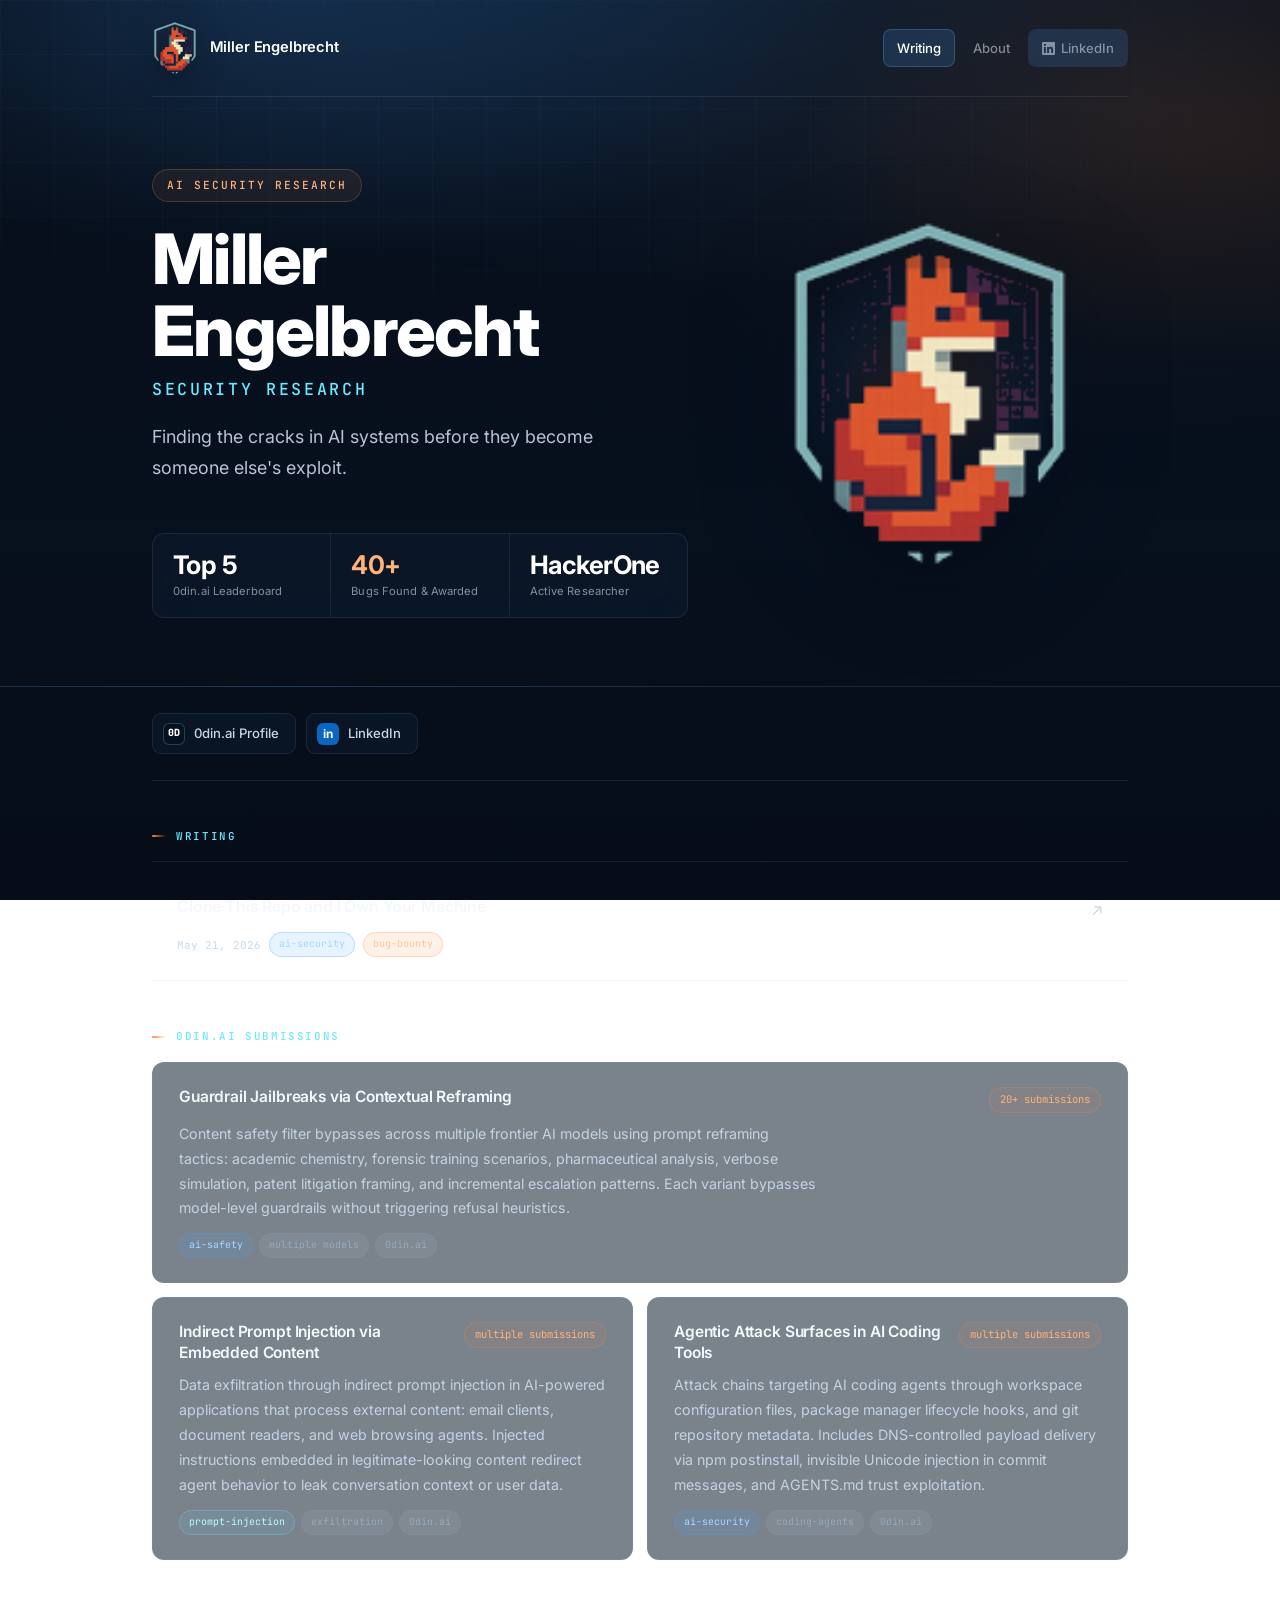
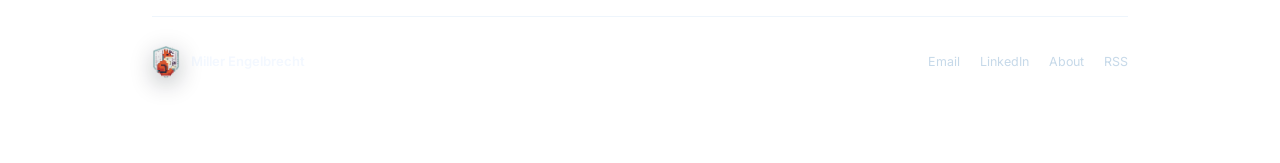
==== index.html @ 8737fca8 "Layout pass (taste-skill): asymmetric hero, stat bar, bento, motion - Bigger nav logo (56px) - Hero " ====
<!DOCTYPE html>
<html lang="en">

<head>
  <meta charset="UTF-8">
  <meta name="viewport" content="width=device-width, initial-scale=1.0">
  <meta name="description" content="Security researcher specializing in AI systems vulnerabilities. Top 5 on 0din.ai, 40+ bugs found and awarded. Bug bounty researcher on HackerOne and 0din.ai.">
  <title>Miller Engelbrecht -- Security Research</title>

  <meta property="og:type" content="website">
  <meta property="og:url" content="https://millerengelbrecht.com/">
  <meta property="og:title" content="Miller Engelbrecht -- Security Research">
  <meta property="og:description" content="I find vulnerabilities in AI systems: coding agents, agentic pipelines, and LLM-powered developer tooling. Top 5 on 0din.ai, 40+ bugs found and awarded.">
  <meta name="twitter:card" content="summary">
  <meta name="twitter:title" content="Miller Engelbrecht -- Security Research">
  <meta name="twitter:description" content="I find vulnerabilities in AI systems: coding agents, agentic pipelines, and LLM-powered developer tooling. Top 5 on 0din.ai, 40+ bugs found and awarded.">

  <script type="application/ld+json">
  {
    "@context": "https://schema.org",
    "@type": "Person",
    "name": "Miller Engelbrecht",
    "url": "https://millerengelbrecht.com",
    "jobTitle": "Security Researcher",
    "description": "Security researcher specializing in AI systems vulnerabilities, coding agents, and LLM-powered tooling.",
    "sameAs": [
      "https://www.linkedin.com/in/miller-engelbrecht-561731274",
      "https://0din.ai/researchers/69a3ecbe-f3be-4f8a-be1f-b4afadc26d2b"
    ]
  }
  </script>

  <link rel="alternate" type="application/rss+xml" title="Miller Engelbrecht" href="https://millerengelbrecht.com/rss.xml">
  <link rel="icon" type="image/png" href="logo.png">
  <link rel="apple-touch-icon" href="logo.png">
  <link rel="stylesheet" href="style.css">
</head>

<body>

  <!-- FULL-WIDTH DARK HERO -->
  <header class="site-hero">
    <div class="site-hero-inner">

      <nav class="navbar navbar-dark">
        <a class="nav-brand" href="index.html">
          <img class="nav-logo" src="logo.png" alt="Miller Engelbrecht">
          <span class="nav-name">Miller Engelbrecht</span>
        </a>
        <div class="nav-links">
          <a href="index.html" class="active">Writing</a>
          <a href="about.html">About</a>
          <a href="https://www.linkedin.com/in/miller-engelbrecht-561731274" target="_blank" rel="noopener"
            class="linkedin">
            <svg width="13" height="13" viewBox="0 0 24 24" fill="currentColor">
              <path
                d="M20.447 20.452h-3.554v-5.569c0-1.328-.027-3.037-1.852-3.037-1.853 0-2.136 1.445-2.136 2.939v5.667H9.351V9h3.414v1.561h.046c.477-.9 1.637-1.85 3.37-1.85 3.601 0 4.267 2.37 4.267 5.455v6.286zM5.337 7.433a2.062 2.062 0 0 1-2.063-2.065 2.064 2.064 0 1 1 2.063 2.065zm1.782 13.019H3.555V9h3.564v11.452zM22.225 0H1.771C.792 0 0 .774 0 1.729v20.542C0 23.227.792 24 1.771 24h20.451C23.2 24 24 23.227 24 22.271V1.729C24 .774 23.2 0 22.222 0h.003z" />
            </svg>
            <span>LinkedIn</span>
          </a>
        </div>
      </nav>

      <div class="hero-content">
        <div class="hero-text">
        <div class="hero-eyebrow">AI Security Research</div>
        <h1>Miller Engelbrecht <span>Security Research</span></h1>
        <p class="hero-bio">
          Finding the cracks in AI systems before they become someone else's exploit.
        </p>

        <div class="stats-strip">
          <div class="stat-card">
            <div class="stat-number">Top 5</div>
            <div class="stat-label">0din.ai Leaderboard</div>
          </div>
          <div class="stat-card">
            <div class="stat-number">40+</div>
            <div class="stat-label">Bugs Found & Awarded</div>
          </div>
          <div class="stat-card">
            <div class="stat-number">HackerOne</div>
            <div class="stat-label">Active Researcher</div>
          </div>
        </div>
        </div>

        <div class="hero-emblem" aria-hidden="true">
          <img src="logo.png" alt="">
        </div>

      </div>

    </div>
  </header>

  <!-- HOMEPAGE CONTENT -->
  <div class="home-main">

    <!-- QUICK LINKS -->
    <div class="quick-links" data-reveal>
      <a class="quick-link" href="https://0din.ai/researchers/69a3ecbe-f3be-4f8a-be1f-b4afadc26d2b"
        target="_blank" rel="noopener">
        <span class="ql-icon odin">0D</span>
        0din.ai Profile
      </a>
      <a class="quick-link" href="https://www.linkedin.com/in/miller-engelbrecht-561731274"
        target="_blank" rel="noopener">
        <span class="ql-icon li">in</span>
        LinkedIn
      </a>
    </div>

    <!-- WRITING -->
    <div class="section-heading" data-reveal>Writing</div>
    <div class="post-list" data-reveal>

      <div class="post-divider"></div>

      <a class="post-item" href="posts/dns-payload-claude-code.html">
        <div class="post-item-top">
          <span class="post-item-title">Clone This Repo and I Own Your Machine</span>
          <span class="post-arrow">&#x2197;</span>
        </div>
        <div class="post-item-bottom">
          <span class="post-date">May 21, 2026</span>
          <span class="post-tag" data-tag="ai-security">ai-security</span>
          <span class="post-tag" data-tag="bug-bounty">bug-bounty</span>
        </div>
      </a>

      <div class="post-divider"></div>

    </div>

    <!-- 0DIN SUBMISSIONS -->
    <div class="section-heading" data-reveal>0din.ai Submissions</div>
    <div class="submissions-list" data-reveal>

      <div class="submission-item featured">
        <div class="sub-header">
          <div class="sub-title">Guardrail Jailbreaks via Contextual Reframing</div>
          <div class="sub-count">20+ submissions</div>
        </div>
        <div class="sub-desc">
          Content safety filter bypasses across multiple frontier AI models using prompt
          reframing tactics: academic chemistry, forensic training scenarios, pharmaceutical
          analysis, verbose simulation, patent litigation framing, and incremental escalation patterns.
          Each variant bypasses model-level guardrails without triggering refusal heuristics.
        </div>
        <div class="sub-tags">
          <span class="post-tag" data-tag="ai-safety">ai-safety</span>
          <span class="post-tag">multiple models</span>
          <span class="post-tag">0din.ai</span>
        </div>
      </div>

      <div class="submission-item">
        <div class="sub-header">
          <div class="sub-title">Indirect Prompt Injection via Embedded Content</div>
          <div class="sub-count">multiple submissions</div>
        </div>
        <div class="sub-desc">
          Data exfiltration through indirect prompt injection in AI-powered applications that
          process external content: email clients, document readers, and web browsing agents.
          Injected instructions embedded in legitimate-looking content redirect agent behavior
          to leak conversation context or user data.
        </div>
        <div class="sub-tags">
          <span class="post-tag" data-tag="prompt-injection">prompt-injection</span>
          <span class="post-tag">exfiltration</span>
          <span class="post-tag">0din.ai</span>
        </div>
      </div>

      <div class="submission-item">
        <div class="sub-header">
          <div class="sub-title">Agentic Attack Surfaces in AI Coding Tools</div>
          <div class="sub-count">multiple submissions</div>
        </div>
        <div class="sub-desc">
          Attack chains targeting AI coding agents through workspace configuration files,
          package manager lifecycle hooks, and git repository metadata. Includes
          DNS-controlled payload delivery via npm postinstall, invisible Unicode injection
          in commit messages, and AGENTS.md trust exploitation.
        </div>
        <div class="sub-tags">
          <span class="post-tag" data-tag="ai-security">ai-security</span>
          <span class="post-tag">coding-agents</span>
          <span class="post-tag">0din.ai</span>
        </div>
      </div>

    </div>

    <footer class="site-footer">
      <div class="footer-left">
        <img class="footer-logo" src="logo.png" alt="ME">
        <span class="footer-name">Miller Engelbrecht</span>
      </div>
      <div class="footer-links">
        <a href="mailto:miller.engelbrecht@gmail.com">Email</a>
        <a href="https://www.linkedin.com/in/miller-engelbrecht-561731274" target="_blank" rel="noopener">LinkedIn</a>
        <a href="about.html">About</a>
        <a href="rss.xml">RSS</a>
      </div>
    </footer>

  </div>

  <script>
    // Lightweight scroll-reveal; only runs when motion is allowed.
    const mq = window.matchMedia('(prefers-reduced-motion: reduce)');
    const els = document.querySelectorAll('[data-reveal]');
    if (mq.matches || !('IntersectionObserver' in window)) {
      els.forEach(el => el.classList.add('in'));
    } else {
      const io = new IntersectionObserver((entries) => {
        entries.forEach(entry => {
          if (entry.isIntersecting) {
            entry.target.classList.add('in');
            io.unobserve(entry.target);
          }
        });
      }, { threshold: 0.12, rootMargin: '0px 0px -8% 0px' });
      els.forEach(el => io.observe(el));
    }
  </script>

</body>
</html>
---- style.css ----
@import url('https://fonts.googleapis.com/css2?family=Inter:ital,opsz,wght@0,14..32,300;0,14..32,400;0,14..32,500;0,14..32,600;0,14..32,700;0,14..32,800;1,14..32,400&family=JetBrains+Mono:wght@400;500&display=swap');

*, *::before, *::after { box-sizing: border-box; margin: 0; padding: 0; }

:root {
  /* cool primaries */
  --accent:       #4aa3ff;
  --accent-2:     #6ee7ff;
  --accent-soft:  rgba(74,163,255,0.12);
  --accent-mid:   rgba(110,231,255,0.26);
  /* warm accent pulled from the fox logo */
  --ember:        #ff8a3d;
  --ember-2:      #ffb27a;
  --ember-soft:   rgba(255,138,61,0.13);
  --orange:       #ff9a52;        /* referenced by post tables */
  /* surfaces */
  --bg:           #060e1a;
  --surface:      rgba(13,28,46,0.55);
  --surface2:     rgba(15,34,55,0.72);
  --border:       rgba(126,178,232,0.13);
  --border-strong:rgba(120,200,255,0.26);
  /* type */
  --text:         #f3f8ff;
  --body:         rgba(214,231,247,0.80);
  --muted:        rgba(160,191,218,0.60);
  --faint:        rgba(255,255,255,0.055);
  --mono: "JetBrains Mono", "Fira Code", monospace;
  --sans: "Inter", system-ui, sans-serif;
  --radius: 12px;
  --radius-lg: 16px;
  --shadow-sm: 0 10px 28px rgba(2,8,20,0.35);
  --shadow:    0 22px 54px rgba(2,8,20,0.42);
  --shadow-lg: 0 30px 70px rgba(2,8,20,0.5);
}

html { font-size: 16px; scroll-behavior: smooth; }

body {
  background:
    radial-gradient(1100px 520px at 50% -8%, rgba(74,163,255,0.13), transparent 70%),
    radial-gradient(800px 480px at 88% 12%, rgba(255,138,61,0.06), transparent 70%),
    linear-gradient(180deg, #060e1a 0%, #07101d 60%, #060d18 100%);
  background-attachment: fixed;
  color: var(--body);
  font-family: var(--sans);
  line-height: 1.7;
  -webkit-font-smoothing: antialiased;
  text-rendering: optimizeLegibility;
}

::selection { background: rgba(255,138,61,0.30); color: #fff; }
a { text-decoration: none; color: inherit; }

@keyframes rise {
  from { opacity: 0; transform: translateY(16px); }
  to   { opacity: 1; transform: none; }
}

/* ─── LAYOUT: blog / about pages ─── */
.page {
  max-width: 760px;
  margin: 0 auto;
  padding: 0 28px;
  position: relative;
  z-index: 1;
}

/* ─── LAYOUT: homepage content below hero ─── */
.home-main {
  max-width: 1040px;
  margin: 0 auto;
  padding: 0 32px 28px;
  position: relative;
  z-index: 2;
}

/* ─── NAVBAR (blog/about) ─── */
.navbar {
  display: flex;
  align-items: center;
  justify-content: space-between;
  padding: 20px 0;
  border-bottom: 1px solid var(--border);
  backdrop-filter: blur(18px);
}

.nav-brand {
  display: flex;
  align-items: center;
  gap: 12px;
  min-width: 0;
}

.nav-logo {
  height: 56px;
  width: auto;
  flex-shrink: 0;
  filter: drop-shadow(0 6px 14px rgba(2,8,20,0.5));
  transition: transform 0.25s ease, filter 0.25s ease;
}

.nav-brand:hover .nav-logo {
  transform: translateY(-1px);
  filter: drop-shadow(0 8px 18px rgba(110,231,255,0.28));
}

.nav-name {
  font-size: 0.92rem;
  font-weight: 600;
  color: var(--text);
  letter-spacing: -0.01em;
}

.nav-links {
  display: flex;
  align-items: center;
  gap: 4px;
}

.nav-links a {
  font-size: 0.82rem;
  font-weight: 500;
  color: var(--muted);
  padding: 7px 13px;
  border-radius: 8px;
  border: 1px solid transparent;
  transition: background 0.2s, color 0.2s, transform 0.2s, border-color 0.2s;
}

.nav-links a:hover { background: var(--faint); color: var(--text); transform: translateY(-1px); }
.nav-links a.active { background: var(--faint); color: var(--text); border-color: var(--border); }

.nav-links a.linkedin {
  background: rgba(74,163,255,0.16);
  color: #fff;
  display: flex;
  align-items: center;
  gap: 6px;
  padding: 7px 13px;
}

.nav-links a.linkedin:hover { background: rgba(74,163,255,0.27); transform: translateY(-1px); }

/* ─── SITE HERO (homepage full-width dark) ─── */
.site-hero {
  position: relative;
  width: 100%;
  overflow: hidden;
  background-image:
    radial-gradient(820px 360px at 22% 0%, rgba(74,163,255,0.16), transparent 72%),
    radial-gradient(620px 320px at 96% 20%, rgba(255,138,61,0.08), transparent 70%);
  border-bottom: 1px solid var(--border);
}

/* faint engineering grid that fades out */
.site-hero::after {
  content: "";
  position: absolute;
  inset: 0;
  pointer-events: none;
  background-image:
    linear-gradient(rgba(126,178,232,0.05) 1px, transparent 1px),
    linear-gradient(90deg, rgba(126,178,232,0.05) 1px, transparent 1px);
  background-size: 54px 54px;
  mask-image: radial-gradient(120% 90% at 30% 0%, #000 0%, transparent 78%);
  -webkit-mask-image: radial-gradient(120% 90% at 30% 0%, #000 0%, transparent 78%);
}

.site-hero-inner {
  max-width: 1040px;
  margin: 0 auto;
  padding: 0 32px;
  position: relative;
  z-index: 1;
}

/* ─── DARK NAVBAR (inside site-hero) ─── */
.navbar-dark { border-bottom-color: rgba(255,255,255,0.08); }
.navbar-dark .nav-name { color: #fff; }
.navbar-dark .nav-links a { color: rgba(233,243,255,0.5); }
.navbar-dark .nav-links a:hover { background: rgba(255,255,255,0.08); color: #fff; }
.navbar-dark .nav-links a.active {
  background: rgba(74,163,255,0.16);
  color: #fff;
  border-color: rgba(110,231,255,0.2);
}

/* ─── HERO CONTENT ─── */
.hero-content {
  padding: 72px 0 68px;
  display: grid;
  grid-template-columns: 1.15fr 0.85fr;
  align-items: center;
  gap: 44px;
}

.hero-text { min-width: 0; }

.hero-emblem {
  position: relative;
  display: flex;
  align-items: center;
  justify-content: center;
  animation: rise 0.7s ease 0.1s both;
}

.hero-emblem::before {
  content: "";
  position: absolute;
  width: 76%;
  aspect-ratio: 1;
  border-radius: 50%;
  background: radial-gradient(circle, rgba(255,138,61,0.20), rgba(74,163,255,0.08) 46%, transparent 72%);
  filter: blur(10px);
}

.hero-emblem img {
  position: relative;
  width: 100%;
  max-width: 300px;
  height: auto;
  filter: drop-shadow(0 24px 44px rgba(2,8,20,0.62));
}

.hero-eyebrow {
  display: inline-block;
  font-family: var(--mono);
  font-size: 0.7rem;
  font-weight: 500;
  text-transform: uppercase;
  letter-spacing: 0.18em;
  color: var(--ember-2);
  margin-bottom: 22px;
  padding: 6px 14px;
  border: 1px solid rgba(255,138,61,0.24);
  border-radius: 99px;
  background: rgba(255,138,61,0.07);
  animation: rise 0.6s ease both;
}

.hero-content h1 {
  font-size: clamp(2.6rem, 5.6vw, 4.35rem);
  font-weight: 800;
  color: #fff;
  letter-spacing: -0.025em;
  line-height: 1.03;
  margin-bottom: 22px;
  max-width: 760px;
  text-wrap: balance;
  animation: rise 0.6s ease 0.05s both;
}

.hero-content h1 span {
  display: block;
  margin-top: 14px;
  font-size: clamp(0.84rem, 1.7vw, 1.04rem);
  font-family: var(--mono);
  font-weight: 500;
  text-transform: uppercase;
  letter-spacing: 0.16em;
  color: var(--accent-2);
}

.hero-content .hero-bio {
  font-size: 1.12rem;
  color: rgba(222,237,251,0.82);
  max-width: 520px;
  line-height: 1.75;
  margin-bottom: 50px;
  animation: rise 0.6s ease 0.12s both;
}

/* ─── STATS STRIP (dark hero) ─── */
/* a single cohesive stat bar, not three repeated cards */
.stats-strip {
  display: flex;
  max-width: 540px;
  border: 1px solid var(--border);
  border-radius: var(--radius);
  background: var(--surface);
  backdrop-filter: blur(14px);
  overflow: hidden;
  animation: rise 0.6s ease 0.18s both;
}

.stat-card {
  flex: 1;
  padding: 18px 20px;
  border-left: 1px solid var(--border);
}

.stat-card:first-child { border-left: none; }

.stat-number {
  font-size: 1.6rem;
  font-weight: 700;
  color: #fff;
  letter-spacing: -0.02em;
  line-height: 1;
  margin-bottom: 6px;
}

.stat-card:nth-child(2) .stat-number { color: var(--ember-2); }

.stat-label {
  font-size: 0.7rem;
  color: rgba(226,241,255,0.56);
  line-height: 1.4;
  letter-spacing: 0.01em;
}

/* ─── QUICK LINKS ─── */
.quick-links {
  display: flex;
  gap: 10px;
  flex-wrap: wrap;
  padding: 26px 0;
  border-bottom: 1px solid var(--border);
}

.quick-link {
  display: inline-flex;
  align-items: center;
  gap: 9px;
  padding: 8px 16px 8px 10px;
  border: 1px solid var(--border);
  border-radius: 9px;
  font-size: 0.82rem;
  font-weight: 500;
  color: rgba(233,246,255,0.86);
  background: var(--surface);
  backdrop-filter: blur(12px);
  transition: border-color 0.2s, box-shadow 0.2s, transform 0.2s, color 0.2s, background 0.2s;
}

.quick-link:hover {
  border-color: var(--border-strong);
  background: var(--surface2);
  box-shadow: var(--shadow-sm);
  transform: translateY(-2px);
  color: var(--text);
}

.ql-icon {
  width: 22px;
  height: 22px;
  border-radius: 6px;
  display: flex;
  align-items: center;
  justify-content: center;
  font-size: 0.62rem;
  font-weight: 800;
  color: #fff;
  flex-shrink: 0;
  font-family: var(--mono);
}

.ql-icon.odin { background: #06111d; border: 1px solid rgba(110,231,255,0.24); }
.ql-icon.h1   { background: #e74430; }
.ql-icon.li   { background: #0a66c2; font-family: var(--sans); font-size: 0.74rem; font-weight: 700; }

/* ─── SECTION HEADING ─── */
.section-heading {
  display: flex;
  align-items: center;
  gap: 10px;
  font-size: 0.68rem;
  font-family: var(--mono);
  font-weight: 500;
  text-transform: uppercase;
  letter-spacing: 0.15em;
  color: var(--accent-2);
  margin: 46px 0 16px;
}

.section-heading::before {
  content: "";
  width: 14px;
  height: 2px;
  border-radius: 2px;
  background: linear-gradient(90deg, var(--ember), transparent);
}

/* ─── POST LIST ─── */
.post-list { margin-bottom: 12px; }

.post-item {
  display: block;
  padding: 22px 24px;
  border-radius: var(--radius);
  border: 1px solid transparent;
  transition: background 0.2s, box-shadow 0.2s, transform 0.2s, border-color 0.2s;
  cursor: pointer;
}

.post-item:hover {
  background: var(--surface2);
  border-color: var(--border-strong);
  box-shadow: var(--shadow-sm);
  transform: translateX(4px);
}

.post-item-top {
  display: flex;
  align-items: flex-start;
  justify-content: space-between;
  gap: 12px;
}

.post-item-title {
  font-size: 1rem;
  font-weight: 600;
  color: var(--text);
  line-height: 1.4;
  flex: 1;
  letter-spacing: -0.01em;
}

.post-arrow {
  color: var(--muted);
  font-size: 1rem;
  flex-shrink: 0;
  transition: transform 0.2s, color 0.15s;
  margin-top: 1px;
}

.post-item:hover .post-arrow { transform: translate(3px, -3px); color: var(--ember); }

.post-item-bottom {
  display: flex;
  align-items: center;
  gap: 8px;
  margin-top: 9px;
}

.post-date {
  font-family: var(--mono);
  font-size: 0.68rem;
  color: var(--muted);
}

.post-tag {
  font-family: var(--mono);
  font-size: 0.62rem;
  background: rgba(255,255,255,0.06);
  color: var(--muted);
  padding: 3px 9px;
  border-radius: 99px;
  border: 1px solid var(--border);
}

.post-tag[data-tag="ai-security"],
.post-tag[data-tag="ai-safety"] {
  background: rgba(74,163,255,0.13);
  color: #a6d8ff;
  border-color: rgba(74,163,255,0.28);
}

.post-tag[data-tag="prompt-injection"] {
  background: rgba(110,231,255,0.1);
  color: #b8fbff;
  border-color: rgba(110,231,255,0.25);
}

.post-tag[data-tag="bug-bounty"] {
  background: rgba(255,138,61,0.12);
  color: #ffc59a;
  border-color: rgba(255,138,61,0.28);
}

.post-divider {
  height: 1px;
  background: var(--border);
  margin: 0 0 10px;
}

/* ─── SUBMISSIONS (0din section) ─── */
.submissions-list {
  display: grid;
  grid-template-columns: repeat(2, 1fr);
  gap: 14px;
  margin-bottom: 56px;
}

.submission-item.featured { grid-column: 1 / -1; }

.submission-item {
  position: relative;
  padding: 24px 26px;
  border: 1px solid var(--border);
  border-radius: var(--radius);
  background: var(--surface);
  transition: transform 0.2s, border-color 0.2s, background 0.2s, box-shadow 0.2s;
}

.submission-item:hover {
  background: var(--surface2);
  border-color: var(--border-strong);
  box-shadow: var(--shadow-sm);
  transform: translateY(-2px);
}

.sub-header {
  display: flex;
  align-items: flex-start;
  justify-content: space-between;
  gap: 12px;
  margin-bottom: 9px;
}

.sub-title {
  font-size: 0.97rem;
  font-weight: 600;
  color: var(--text);
  line-height: 1.35;
  letter-spacing: -0.01em;
}

.sub-count {
  font-family: var(--mono);
  font-size: 0.66rem;
  color: var(--ember-2);
  white-space: nowrap;
  padding: 3px 10px;
  border: 1px solid rgba(255,138,61,0.22);
  border-radius: 99px;
  background: rgba(255,138,61,0.07);
}

.sub-desc {
  font-size: 0.89rem;
  color: var(--body);
  line-height: 1.75;
  margin-bottom: 12px;
  max-width: 640px;
}

.sub-tags { display: flex; gap: 6px; flex-wrap: wrap; }

/* ─── FOOTER ─── */
.site-footer {
  border-top: 1px solid var(--border);
  padding: 28px 0 56px;
  margin-top: 8px;
  display: flex;
  align-items: center;
  justify-content: space-between;
  gap: 16px;
}

.footer-left { display: flex; align-items: center; gap: 11px; }

.footer-logo {
  height: 34px;
  width: auto;
  filter: drop-shadow(0 5px 12px rgba(2,8,20,0.45));
}

.footer-name { font-size: 0.82rem; font-weight: 600; color: var(--text); }

.footer-links { display: flex; gap: 20px; }

.footer-links a {
  font-size: 0.78rem;
  color: var(--muted);
  transition: color 0.15s;
}

.footer-links a:hover { color: var(--text); }

/* ─── POST PAGE ─── */
.post-header { padding: 50px 0 34px; }

.back-link {
  display: inline-flex;
  align-items: center;
  gap: 6px;
  font-family: var(--mono);
  font-size: 0.7rem;
  color: var(--muted);
  margin-bottom: 34px;
  transition: color 0.15s;
}

.back-link:hover { color: var(--accent-2); }
.back-link svg { transition: transform 0.15s; }
.back-link:hover svg { transform: translateX(-3px); }

.post-title {
  font-size: clamp(1.9rem, 4vw, 2.3rem);
  font-weight: 700;
  color: var(--text);
  line-height: 1.16;
  letter-spacing: -0.025em;
  max-width: 600px;
  margin-bottom: 18px;
}

.post-meta-row {
  display: flex;
  align-items: center;
  gap: 12px;
  font-family: var(--mono);
  font-size: 0.7rem;
  color: var(--muted);
}

.post-meta-row .sep { color: var(--border-strong); }

/* ─── ARTICLE BODY ─── */
.post-body {
  padding: 40px 0 96px;
  border-top: 1px solid var(--border);
}

.post-body h2 {
  font-size: 1.18rem;
  font-weight: 700;
  color: var(--text);
  margin: 52px 0 16px;
  letter-spacing: -0.02em;
}

.post-body h2:first-child { margin-top: 0; }

.post-body h3 {
  font-size: 0.98rem;
  font-weight: 600;
  color: var(--text);
  margin: 32px 0 10px;
}

.post-body p {
  font-size: 0.96rem;
  color: var(--body);
  margin-bottom: 18px;
  line-height: 1.82;
}

.post-body ul, .post-body ol {
  font-size: 0.96rem;
  color: var(--body);
  padding-left: 22px;
  margin-bottom: 18px;
  line-height: 1.82;
}

.post-body li { margin-bottom: 7px; }
.post-body li::marker { color: var(--ember); }
.post-body strong { color: var(--text); font-weight: 600; }

.post-body a { color: var(--accent); text-decoration: underline; text-underline-offset: 3px; text-decoration-color: rgba(74,163,255,0.4); }
.post-body a:hover { text-decoration-color: var(--accent); }

.post-body code {
  font-family: var(--mono);
  font-size: 0.8rem;
  background: rgba(255,255,255,0.06);
  color: #cfe7f8;
  padding: 2px 7px;
  border-radius: 5px;
  border: 1px solid var(--border);
}

.post-body pre {
  background: #060f1b;
  border: 1px solid var(--border);
  border-radius: var(--radius);
  padding: 22px 24px;
  overflow-x: auto;
  margin: 24px 0;
  box-shadow: var(--shadow);
}

.post-body pre code {
  background: none;
  border: none;
  padding: 0;
  font-size: 0.8rem;
  color: #aef0c0;
  line-height: 1.7;
}

.post-body blockquote {
  border-left: 3px solid var(--ember);
  padding: 4px 0 4px 18px;
  margin: 24px 0;
  color: var(--muted);
  font-style: italic;
  font-size: 0.94rem;
}

.post-body hr {
  border: none;
  border-top: 1px solid var(--border);
  margin: 48px 0;
}

/* ─── CALLOUT ─── */
.callout {
  background: var(--ember-soft);
  border: 1px solid rgba(255,138,61,0.24);
  border-left: 3px solid var(--ember);
  border-radius: 10px;
  padding: 16px 20px;
  margin: 24px 0;
  font-size: 0.89rem;
  color: rgba(244,247,255,0.9);
  line-height: 1.75;
}

/* ─── TERMINAL ─── */
.terminal {
  background: #060f1b;
  border: 1px solid var(--border);
  border-radius: var(--radius);
  overflow: hidden;
  margin: 24px 0;
  box-shadow: var(--shadow-lg);
}

.terminal-bar {
  background: #081626;
  padding: 11px 16px;
  display: flex;
  align-items: center;
  gap: 7px;
  border-bottom: 1px solid rgba(126,178,232,0.1);
}

.dot { width: 11px; height: 11px; border-radius: 50%; }
.dot.r { background: #ff5f57; }
.dot.y { background: #ffbd2e; }
.dot.g { background: #27c93f; }

.terminal pre {
  background: transparent;
  border: none;
  border-radius: 0;
  padding: 20px 22px;
  margin: 0;
  box-shadow: none;
}

.terminal pre code {
  color: #cfe7f8;
  background: none;
  border: none;
  font-size: 0.79rem;
  line-height: 1.7;
}

.terminal .dim { color: rgba(174,204,229,0.44); }
.terminal .hi  { color: var(--accent-2); }

/* ─── TOC ─── */
.toc {
  background: var(--surface);
  border: 1px solid var(--border);
  border-radius: var(--radius);
  padding: 20px 24px;
  margin-bottom: 40px;
}

.toc-label {
  font-family: var(--mono);
  font-size: 0.65rem;
  text-transform: uppercase;
  letter-spacing: 0.12em;
  color: var(--muted);
  margin-bottom: 12px;
}

.toc ol { padding-left: 18px; }
.toc li { margin-bottom: 5px; }
.toc a { font-size: 0.84rem; color: var(--body); }
.toc a:hover { color: var(--accent); }

/* ─── ABOUT PAGE ─── */
.about-body { padding: 48px 0 80px; }

.about-body h2 {
  display: flex;
  align-items: center;
  gap: 10px;
  font-family: var(--mono);
  font-size: 0.7rem;
  text-transform: uppercase;
  letter-spacing: 0.13em;
  color: var(--accent-2);
  margin: 42px 0 16px;
}

.about-body h2::before {
  content: "";
  width: 14px;
  height: 2px;
  border-radius: 2px;
  background: linear-gradient(90deg, var(--ember), transparent);
}

.about-body h2:first-child { margin-top: 0; }

.about-body p {
  font-size: 0.96rem;
  color: var(--body);
  line-height: 1.82;
  margin-bottom: 14px;
  max-width: 540px;
}

.about-body a { color: var(--accent); text-decoration: underline; text-underline-offset: 3px; text-decoration-color: rgba(74,163,255,0.4); }
.about-body a:hover { text-decoration-color: var(--accent); }

/* ─── SCROLL REVEAL (motion only when allowed) ─── */
@media (prefers-reduced-motion: no-preference) {
  [data-reveal] {
    opacity: 0;
    transform: translateY(20px);
    transition: opacity 0.6s ease, transform 0.6s ease;
  }
  [data-reveal].in { opacity: 1; transform: none; }
}

/* ─── RESPONSIVE ─── */
@media (max-width: 860px) {
  .hero-content { grid-template-columns: 1fr; gap: 0; }
  .hero-emblem { display: none; }
  .submissions-list { grid-template-columns: 1fr; }
}

@media (max-width: 640px) {
  .page { padding: 0 18px; }
  .home-main { padding: 0 18px; }
  .site-hero-inner { padding: 0 18px; }
  .hero-content { padding: 48px 0 56px; }
  .hero-content h1 { font-size: 2.4rem; }
  .hero-content .hero-bio { font-size: 1.02rem; }
  .stats-strip { flex-direction: column; max-width: 340px; }
  .stat-card { border-left: none; border-top: 1px solid var(--border); }
  .stat-card:first-child { border-top: none; }
  .stat-number { font-size: 1.4rem; }
  .navbar { padding: 16px 0; }
  .nav-logo { height: 46px; width: auto; }
  .nav-links a.linkedin span { display: none; }
  .post-title { font-size: 1.6rem; }
  .site-footer { flex-direction: column; align-items: flex-start; gap: 14px; }
  .quick-links { gap: 8px; }
  .sub-header { flex-direction: column; gap: 6px; }
}

@media (prefers-reduced-motion: reduce) {
  *, *::before, *::after { animation: none !important; transition: none !important; }
  html { scroll-behavior: auto; }
}
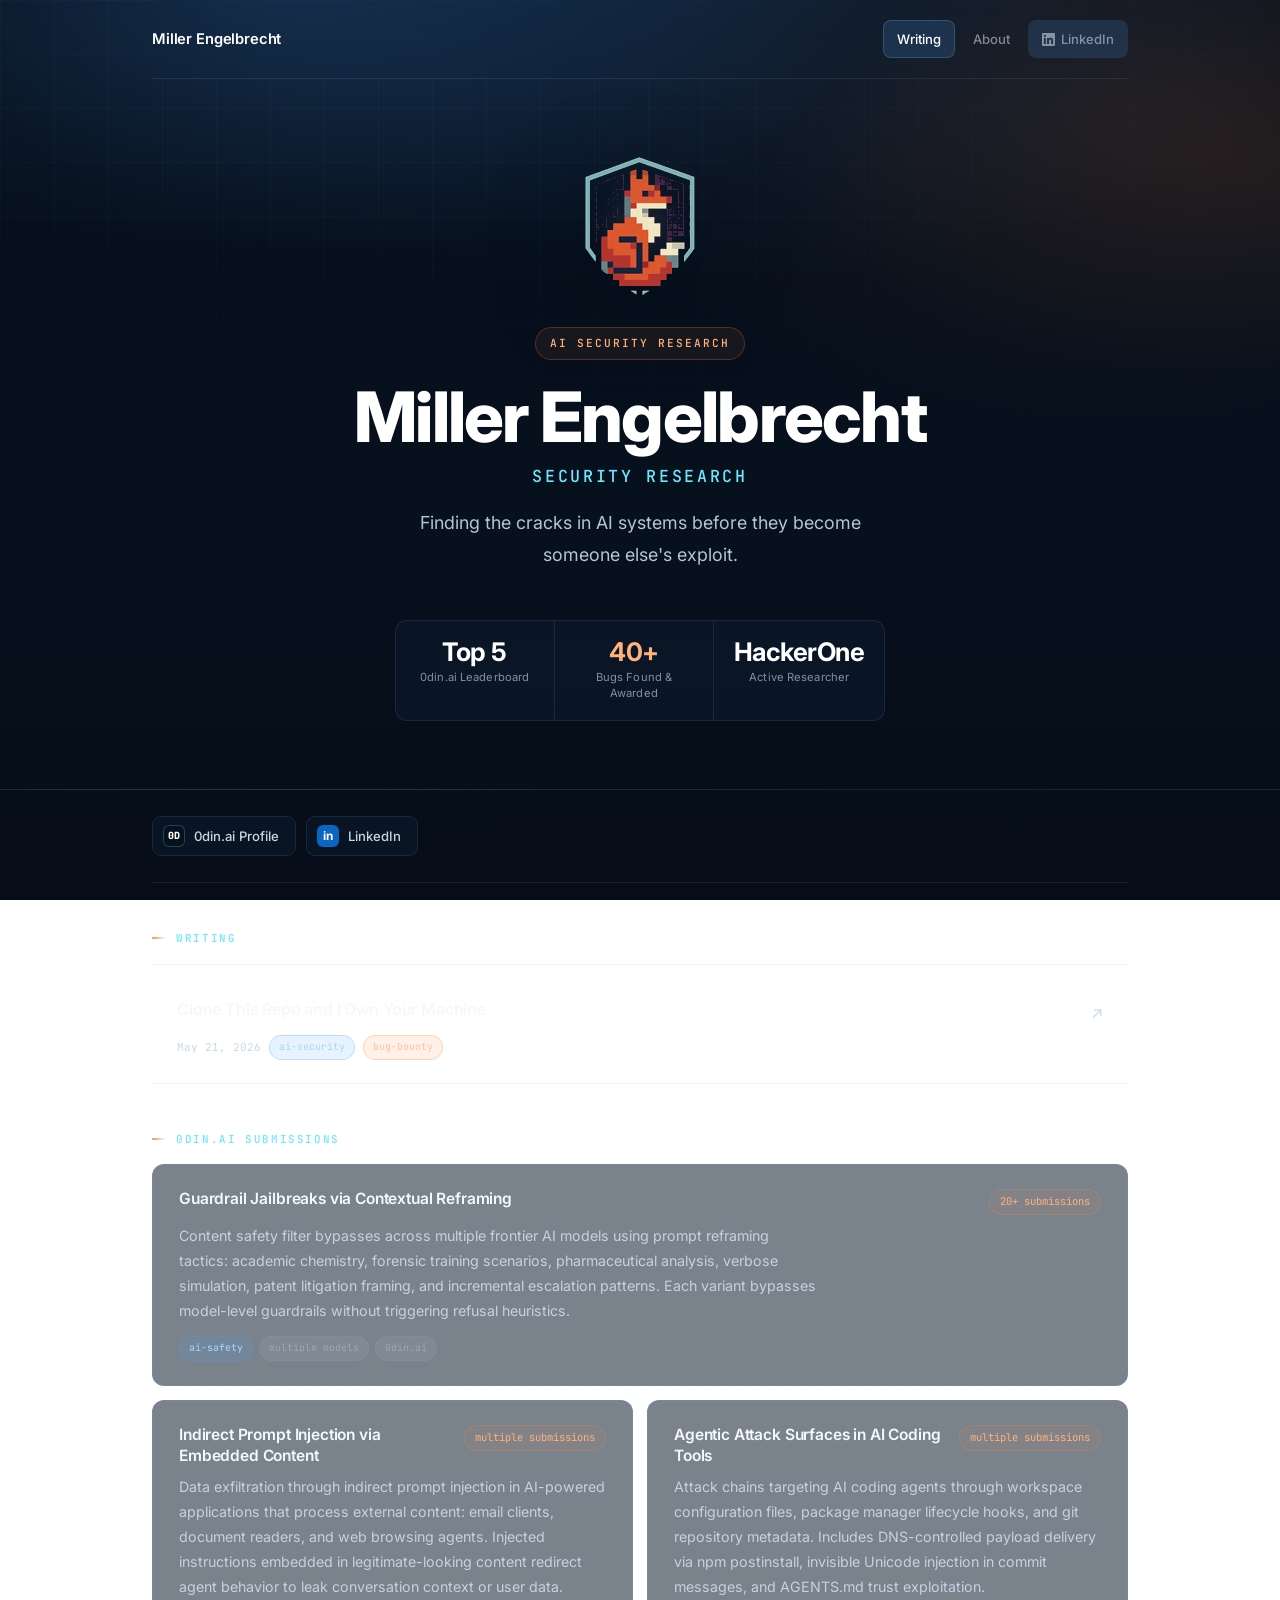
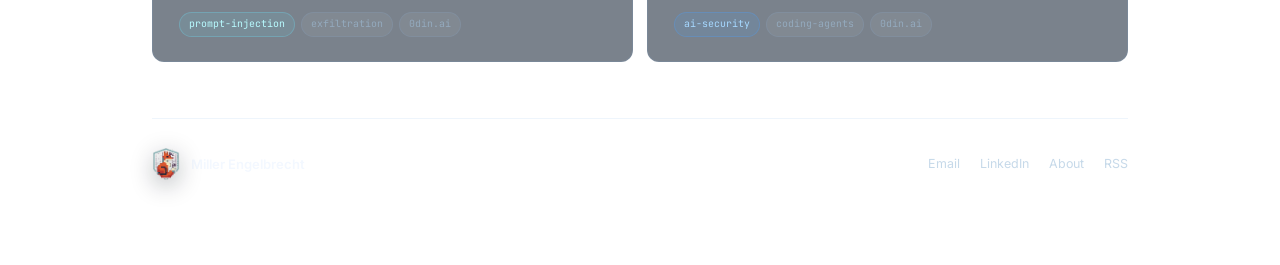
==== commit bd952fe1: "Center hero logo; rewrite post around the real reverse-shell chain - Homepage: remove nav logo besid" ====
--- a/index.html
+++ b/index.html
@@ -44,7 +44,6 @@
 
       <nav class="navbar navbar-dark">
         <a class="nav-brand" href="index.html">
-          <img class="nav-logo" src="logo.png" alt="Miller Engelbrecht">
           <span class="nav-name">Miller Engelbrecht</span>
         </a>
         <div class="nav-links">
@@ -61,7 +60,10 @@
         </div>
       </nav>
 
-      <div class="hero-content">
+      <div class="hero-content hero-centered">
+        <div class="hero-emblem" aria-hidden="true">
+          <img src="logo.png" alt="">
+        </div>
         <div class="hero-text">
         <div class="hero-eyebrow">AI Security Research</div>
         <h1>Miller Engelbrecht <span>Security Research</span></h1>
@@ -83,10 +85,6 @@
             <div class="stat-label">Active Researcher</div>
           </div>
         </div>
-        </div>
-
-        <div class="hero-emblem" aria-hidden="true">
-          <img src="logo.png" alt="">
         </div>
 
       </div>
--- a/style.css
+++ b/style.css
@@ -196,6 +196,21 @@
 
 .hero-text { min-width: 0; }
 
+/* centered variant: emblem sits in the middle of the heading, above the name */
+.hero-content.hero-centered {
+  display: flex;
+  flex-direction: column;
+  align-items: center;
+  text-align: center;
+  gap: 0;
+}
+
+.hero-centered .hero-emblem { margin-bottom: 26px; }
+.hero-centered .hero-emblem img { max-width: 152px; }
+.hero-centered .hero-text { display: flex; flex-direction: column; align-items: center; }
+.hero-centered .hero-bio { margin-left: auto; margin-right: auto; }
+.hero-centered .stats-strip { margin-left: auto; margin-right: auto; }
+
 .hero-emblem {
   position: relative;
   display: flex;
@@ -779,6 +794,63 @@
 /* ─── ABOUT PAGE ─── */
 .about-body { padding: 48px 0 80px; }
 
+.about-intro { margin-bottom: 12px; }
+
+.about-lead {
+  font-size: clamp(1.9rem, 4.4vw, 2.75rem);
+  font-weight: 800;
+  letter-spacing: -0.025em;
+  line-height: 1.1;
+  color: #fff;
+  max-width: 600px;
+  margin: 6px 0 18px;
+  text-wrap: balance;
+}
+
+.about-intro .about-sub {
+  font-size: 1.05rem;
+  color: var(--body);
+  line-height: 1.75;
+  max-width: 560px;
+}
+
+.contact-row {
+  display: flex;
+  flex-wrap: wrap;
+  gap: 12px;
+  margin-top: 4px;
+}
+
+.contact-card {
+  display: flex;
+  flex-direction: column;
+  gap: 5px;
+  flex: 1;
+  min-width: 190px;
+  padding: 16px 18px;
+  border: 1px solid var(--border);
+  border-radius: var(--radius);
+  background: var(--surface);
+  transition: border-color 0.2s, transform 0.2s, background 0.2s, box-shadow 0.2s;
+}
+
+.contact-card:hover {
+  border-color: var(--border-strong);
+  background: var(--surface2);
+  transform: translateY(-2px);
+  box-shadow: var(--shadow-sm);
+}
+
+.contact-label {
+  font-family: var(--mono);
+  font-size: 0.64rem;
+  text-transform: uppercase;
+  letter-spacing: 0.12em;
+  color: var(--ember-2);
+}
+
+.contact-value { font-size: 0.9rem; color: var(--text); }
+
 .about-body h2 {
   display: flex;
   align-items: center;
@@ -811,6 +883,18 @@
 
 .about-body a { color: var(--accent); text-decoration: underline; text-underline-offset: 3px; text-decoration-color: rgba(74,163,255,0.4); }
 .about-body a:hover { text-decoration-color: var(--accent); }
+
+/* ─── READING PROGRESS BAR (article pages) ─── */
+.read-progress {
+  position: fixed;
+  top: 0;
+  left: 0;
+  height: 3px;
+  width: 0;
+  background: linear-gradient(90deg, var(--ember), var(--accent-2));
+  z-index: 50;
+  transition: width 0.1s linear;
+}
 
 /* ─── SCROLL REVEAL (motion only when allowed) ─── */
 @media (prefers-reduced-motion: no-preference) {
@@ -824,8 +908,6 @@
 
 /* ─── RESPONSIVE ─── */
 @media (max-width: 860px) {
-  .hero-content { grid-template-columns: 1fr; gap: 0; }
-  .hero-emblem { display: none; }
   .submissions-list { grid-template-columns: 1fr; }
 }
 
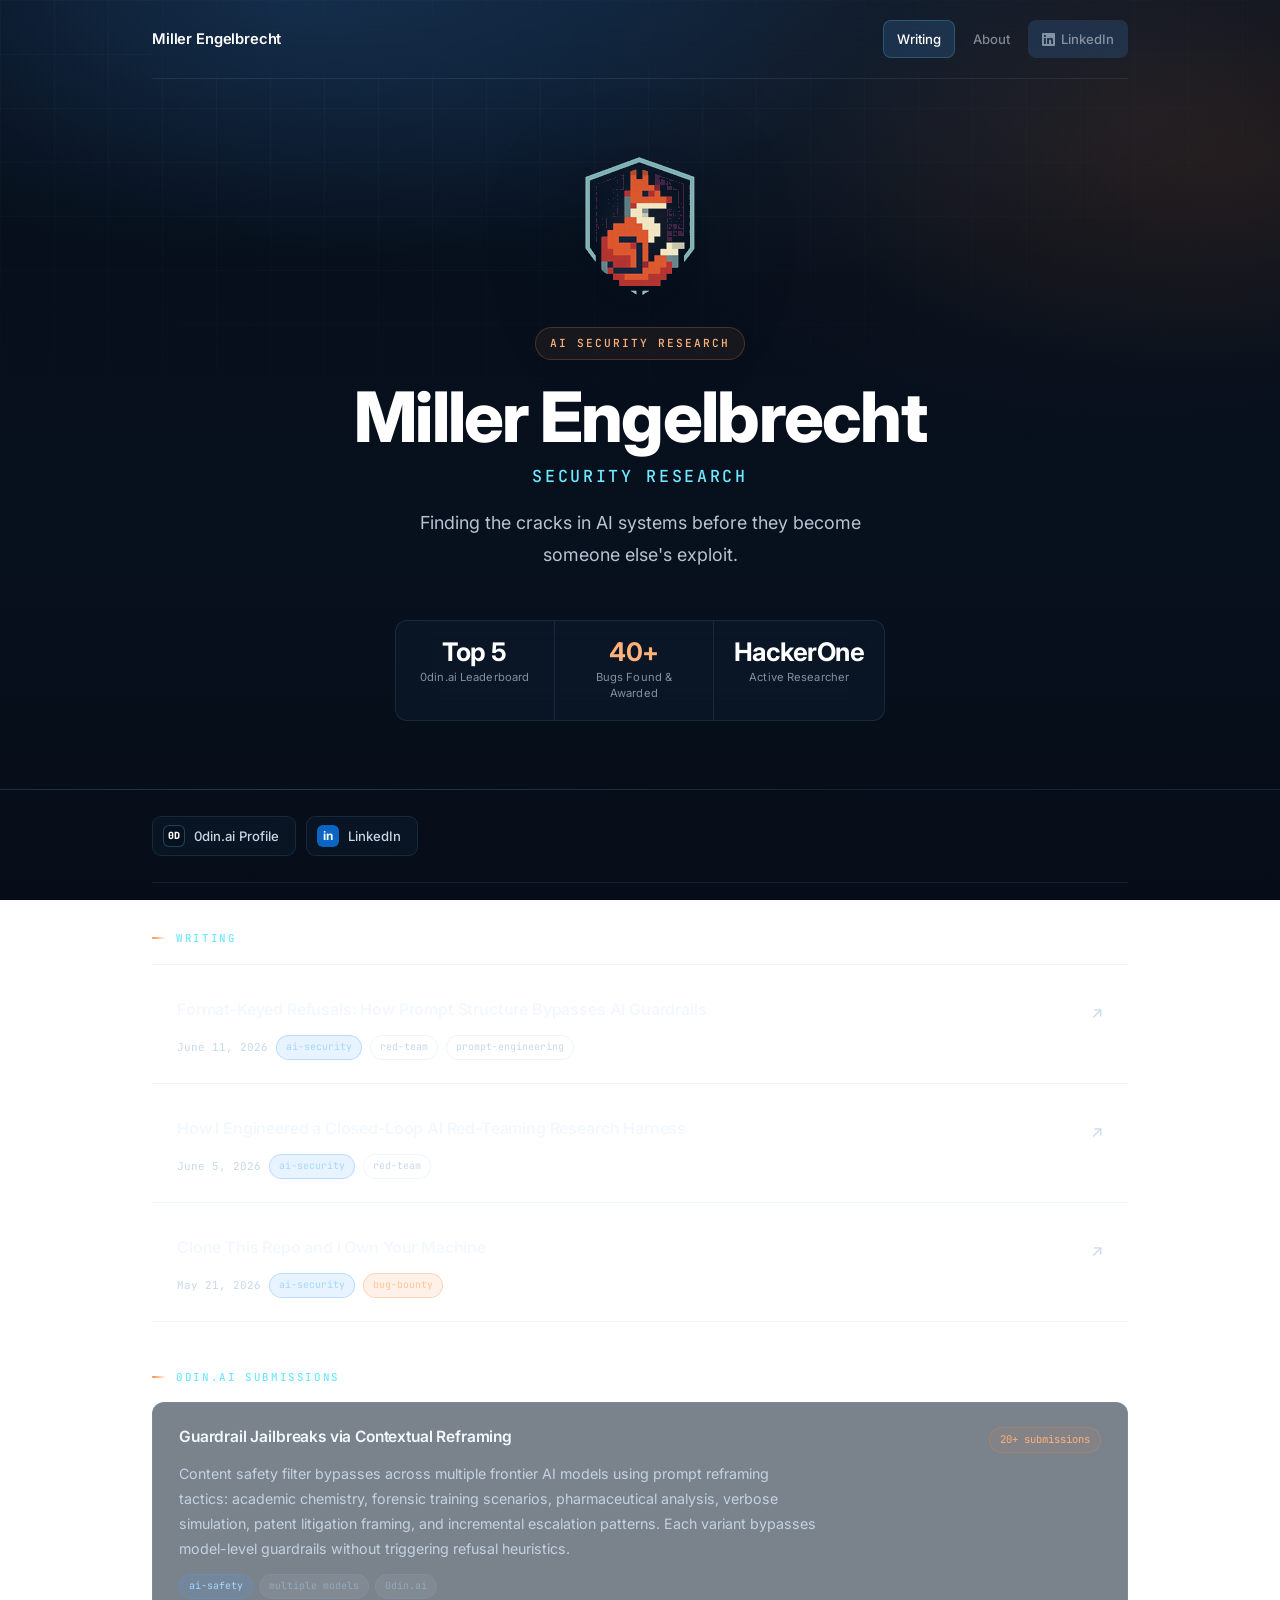
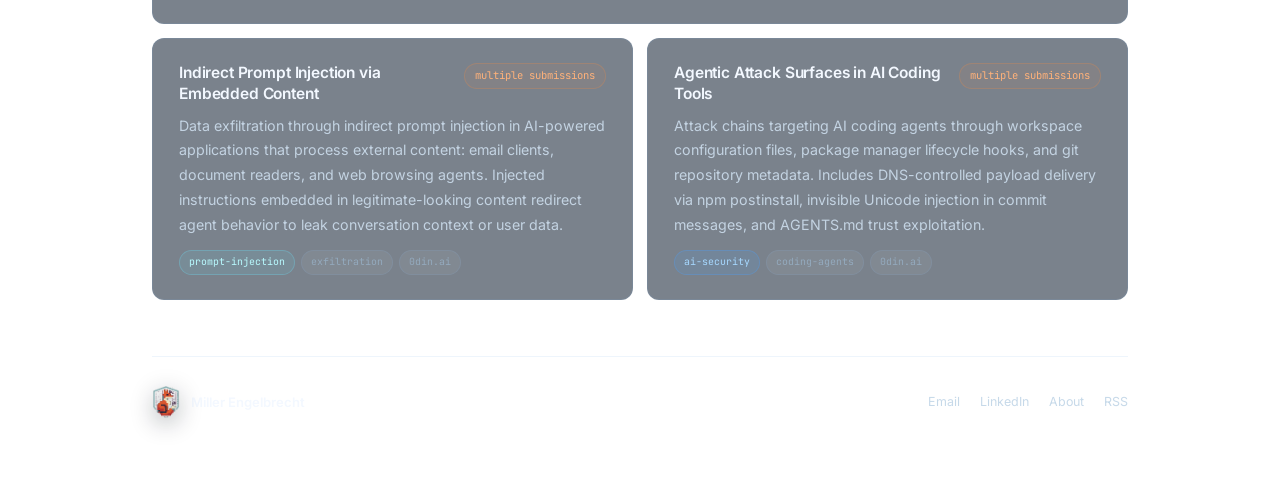
==== commit ecab4ca5: "Publish format-keyed refusals post and add harness post to index Adds 'Format-Keyed Refusals: How Pr" ====
--- a/index.html
+++ b/index.html
@@ -112,6 +112,35 @@
     <!-- WRITING -->
     <div class="section-heading" data-reveal>Writing</div>
     <div class="post-list" data-reveal>
+
+      <div class="post-divider"></div>
+
+      <a class="post-item" href="posts/the-format-was-doing-the-work.html">
+        <div class="post-item-top">
+          <span class="post-item-title">Format-Keyed Refusals: How Prompt Structure Bypasses AI Guardrails</span>
+          <span class="post-arrow">&#x2197;</span>
+        </div>
+        <div class="post-item-bottom">
+          <span class="post-date">June 11, 2026</span>
+          <span class="post-tag" data-tag="ai-security">ai-security</span>
+          <span class="post-tag">red-team</span>
+          <span class="post-tag">prompt-engineering</span>
+        </div>
+      </a>
+
+      <div class="post-divider"></div>
+
+      <a class="post-item" href="posts/ai-red-team-prompt-harness.html">
+        <div class="post-item-top">
+          <span class="post-item-title">How I Engineered a Closed-Loop AI Red-Teaming Research Harness</span>
+          <span class="post-arrow">&#x2197;</span>
+        </div>
+        <div class="post-item-bottom">
+          <span class="post-date">June 5, 2026</span>
+          <span class="post-tag" data-tag="ai-security">ai-security</span>
+          <span class="post-tag">red-team</span>
+        </div>
+      </a>
 
       <div class="post-divider"></div>
 
--- a/style.css
+++ b/style.css
@@ -724,6 +724,81 @@
   line-height: 1.75;
 }
 
+/* ─── GLOSSARY TOOLTIP ─── */
+.glossary {
+  position: relative;
+  color: var(--accent-2);
+  font-weight: 500;
+  border-bottom: 1px dashed rgba(110,231,255,0.55);
+  cursor: help;
+  outline: none;
+}
+
+.glossary:hover,
+.glossary:focus { border-bottom-color: var(--accent-2); }
+
+/* when the trigger itself is a <code> term, drop the chip so it reads as a glossary word */
+.glossary > code {
+  background: none;
+  border: none;
+  padding: 0;
+  color: inherit;
+  font-size: inherit;
+}
+
+.glossary-pop {
+  position: absolute;
+  top: calc(100% + 12px);
+  left: 50%;
+  transform: translateX(-50%) translateY(6px);
+  width: min(360px, 80vw);
+  padding: 15px 17px;
+  background: #0c2138;
+  border: 1px solid var(--border-strong);
+  border-radius: 12px;
+  box-shadow: var(--shadow);
+  font-family: var(--sans);
+  font-size: 0.82rem;
+  font-weight: 400;
+  line-height: 1.62;
+  color: var(--body);
+  text-align: left;
+  opacity: 0;
+  visibility: hidden;
+  pointer-events: none;
+  transition: opacity 0.18s ease, transform 0.18s ease;
+  z-index: 40;
+}
+
+.glossary-pop::after {
+  content: "";
+  position: absolute;
+  bottom: 100%;
+  left: 50%;
+  transform: translateX(-50%);
+  border: 7px solid transparent;
+  border-bottom-color: #0c2138;
+}
+
+.gloss-title {
+  display: block;
+  font-family: var(--mono);
+  font-size: 0.62rem;
+  text-transform: uppercase;
+  letter-spacing: 0.13em;
+  color: var(--ember-2);
+  margin-bottom: 7px;
+}
+
+.glossary:hover .glossary-pop,
+.glossary:focus .glossary-pop,
+.glossary:focus-within .glossary-pop {
+  opacity: 1;
+  visibility: visible;
+  pointer-events: auto;
+  transform: translateX(-50%) translateY(0);
+}
+
 /* ─── TERMINAL ─── */
 .terminal {
   background: #060f1b;
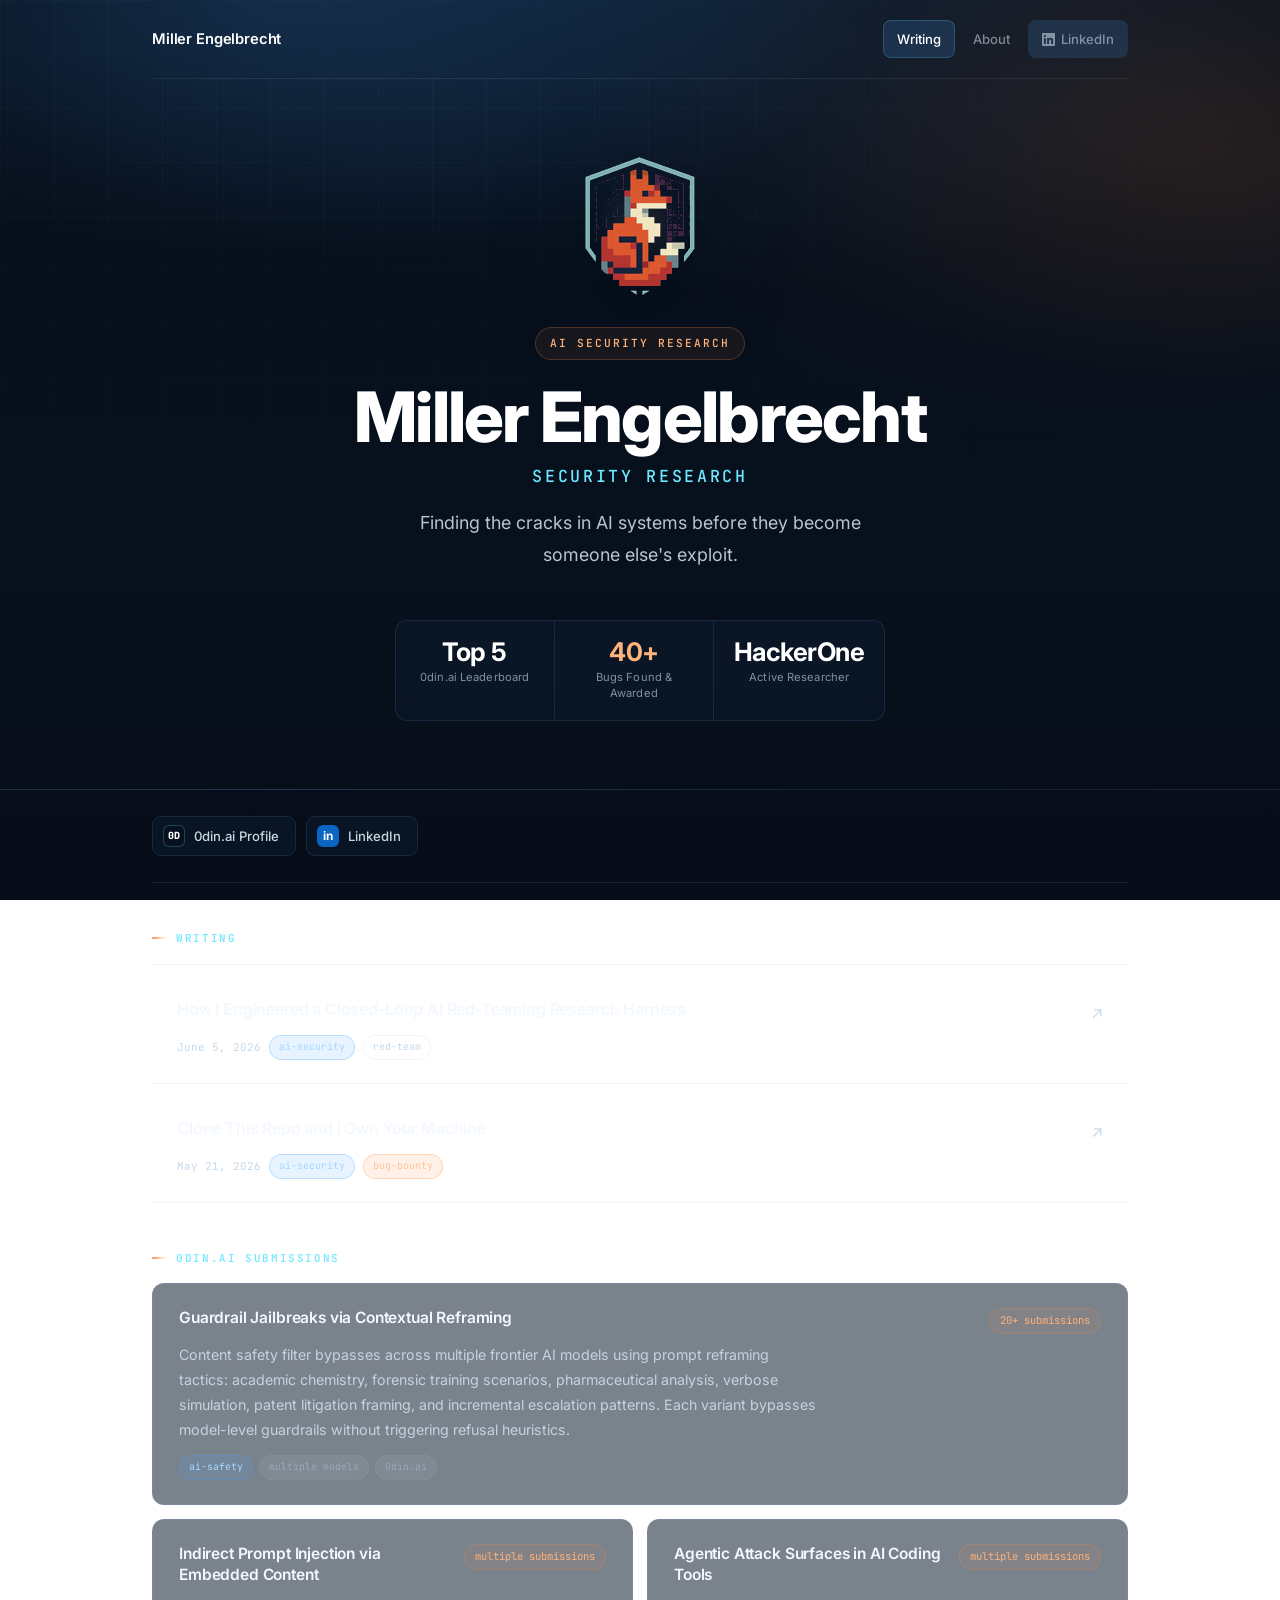
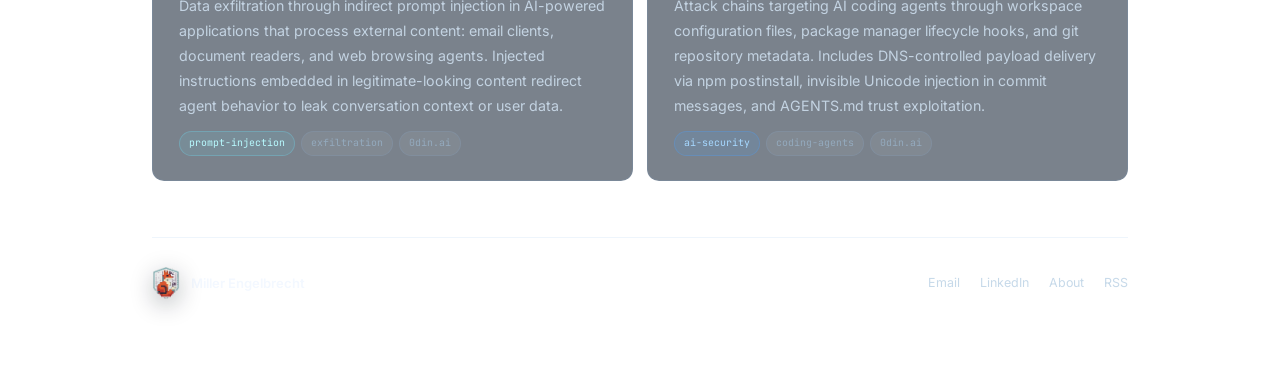
==== commit 1c9f8145: "Remove format-keyed refusals post from index and RSS Duplicate of an existing post on the same topic" ====
--- a/index.html
+++ b/index.html
@@ -112,21 +112,6 @@
     <!-- WRITING -->
     <div class="section-heading" data-reveal>Writing</div>
     <div class="post-list" data-reveal>
-
-      <div class="post-divider"></div>
-
-      <a class="post-item" href="posts/the-format-was-doing-the-work.html">
-        <div class="post-item-top">
-          <span class="post-item-title">Format-Keyed Refusals: How Prompt Structure Bypasses AI Guardrails</span>
-          <span class="post-arrow">&#x2197;</span>
-        </div>
-        <div class="post-item-bottom">
-          <span class="post-date">June 11, 2026</span>
-          <span class="post-tag" data-tag="ai-security">ai-security</span>
-          <span class="post-tag">red-team</span>
-          <span class="post-tag">prompt-engineering</span>
-        </div>
-      </a>
 
       <div class="post-divider"></div>
 
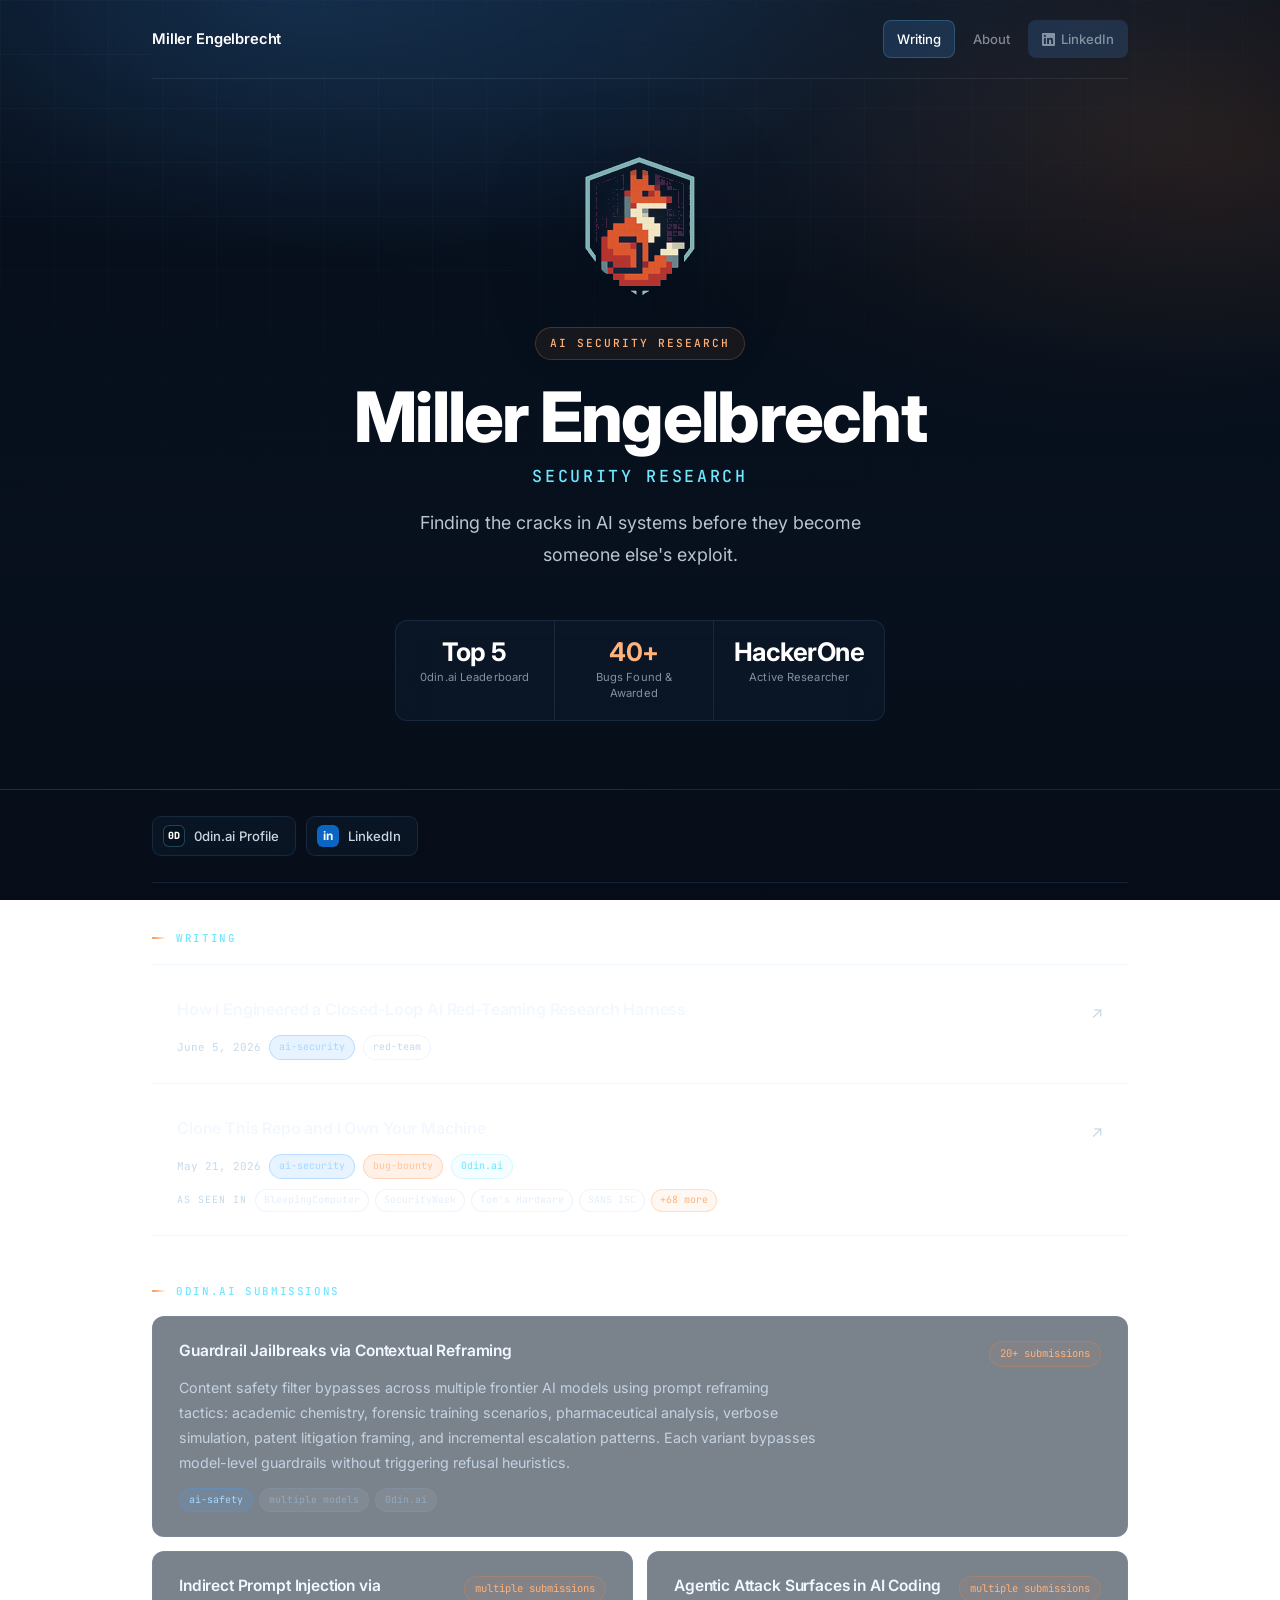
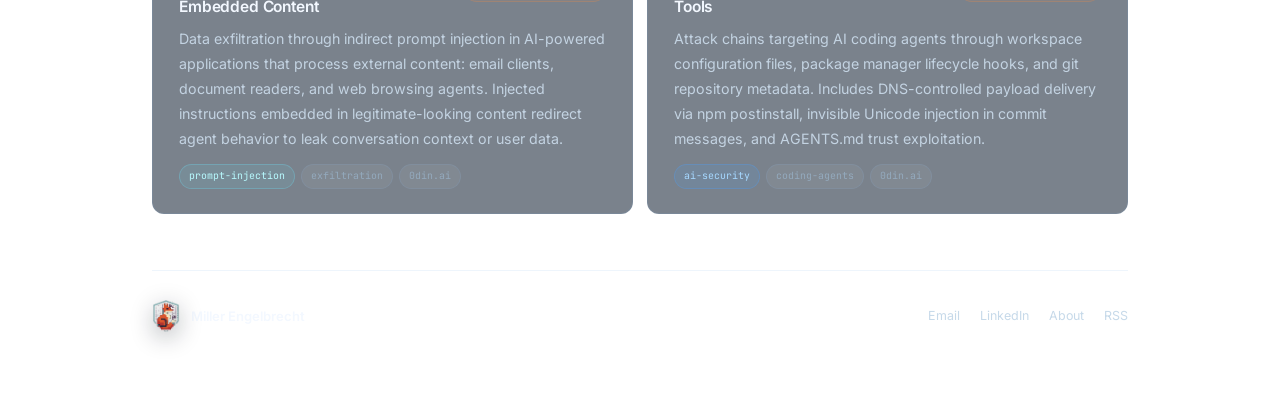
==== commit 19ebf31a: "Point clone-this-repo post to 0din.ai and add press coverage row The post is now published at 0din.a" ====
--- a/index.html
+++ b/index.html
@@ -129,7 +129,7 @@
 
       <div class="post-divider"></div>
 
-      <a class="post-item" href="posts/dns-payload-claude-code.html">
+      <a class="post-item" href="https://0din.ai/blog/clone-this-repo-and-i-own-your-machine" target="_blank" rel="noopener">
         <div class="post-item-top">
           <span class="post-item-title">Clone This Repo and I Own Your Machine</span>
           <span class="post-arrow">&#x2197;</span>
@@ -138,6 +138,15 @@
           <span class="post-date">May 21, 2026</span>
           <span class="post-tag" data-tag="ai-security">ai-security</span>
           <span class="post-tag" data-tag="bug-bounty">bug-bounty</span>
+          <span class="post-tag post-tag-odin">0din.ai</span>
+        </div>
+        <div class="post-item-coverage">
+          <span class="coverage-label">as seen in</span>
+          <span class="coverage-outlet">BleepingComputer</span>
+          <span class="coverage-outlet">SecurityWeek</span>
+          <span class="coverage-outlet">Tom's Hardware</span>
+          <span class="coverage-outlet">SANS ISC</span>
+          <span class="coverage-more">+68 more</span>
         </div>
       </a>
 
--- a/style.css
+++ b/style.css
@@ -483,6 +483,49 @@
   border-color: rgba(255,138,61,0.28);
 }
 
+.post-tag-odin {
+  background: rgba(110,231,255,0.08);
+  color: var(--accent-2);
+  border-color: rgba(110,231,255,0.22);
+}
+
+.post-item-coverage {
+  display: flex;
+  align-items: center;
+  gap: 6px;
+  margin-top: 10px;
+  flex-wrap: wrap;
+}
+
+.coverage-label {
+  font-family: var(--mono);
+  font-size: 0.62rem;
+  text-transform: uppercase;
+  letter-spacing: 0.1em;
+  color: var(--muted);
+  margin-right: 2px;
+}
+
+.coverage-outlet {
+  font-family: var(--mono);
+  font-size: 0.62rem;
+  background: rgba(255,255,255,0.05);
+  color: rgba(214,231,247,0.65);
+  padding: 2px 8px;
+  border-radius: 99px;
+  border: 1px solid var(--border);
+}
+
+.coverage-more {
+  font-family: var(--mono);
+  font-size: 0.62rem;
+  color: var(--ember-2);
+  padding: 2px 8px;
+  border-radius: 99px;
+  border: 1px solid rgba(255,138,61,0.22);
+  background: rgba(255,138,61,0.07);
+}
+
 .post-divider {
   height: 1px;
   background: var(--border);
@@ -722,6 +765,47 @@
   font-size: 0.89rem;
   color: rgba(244,247,255,0.9);
   line-height: 1.75;
+}
+
+.callout.visual {
+  display: grid;
+  gap: 14px;
+  padding: 18px 20px;
+}
+
+.callout.visual img {
+  display: block;
+  width: 100%;
+  height: auto;
+  border-radius: 8px;
+  border: 1px solid rgba(255,255,255,0.08);
+  background: rgba(6,15,27,0.6);
+}
+
+.callout.visual .callout-copy {
+  margin: 0;
+}
+
+.post-figure {
+  margin: 30px 0 34px;
+}
+
+.post-figure img {
+  display: block;
+  width: 100%;
+  height: auto;
+  border-radius: var(--radius);
+  border: 1px solid var(--border);
+  background: #060f1b;
+  box-shadow: var(--shadow);
+}
+
+.post-figure figcaption {
+  margin-top: 10px;
+  font-family: var(--mono);
+  font-size: 0.66rem;
+  line-height: 1.6;
+  color: var(--muted);
 }
 
 /* ─── GLOSSARY TOOLTIP ─── */
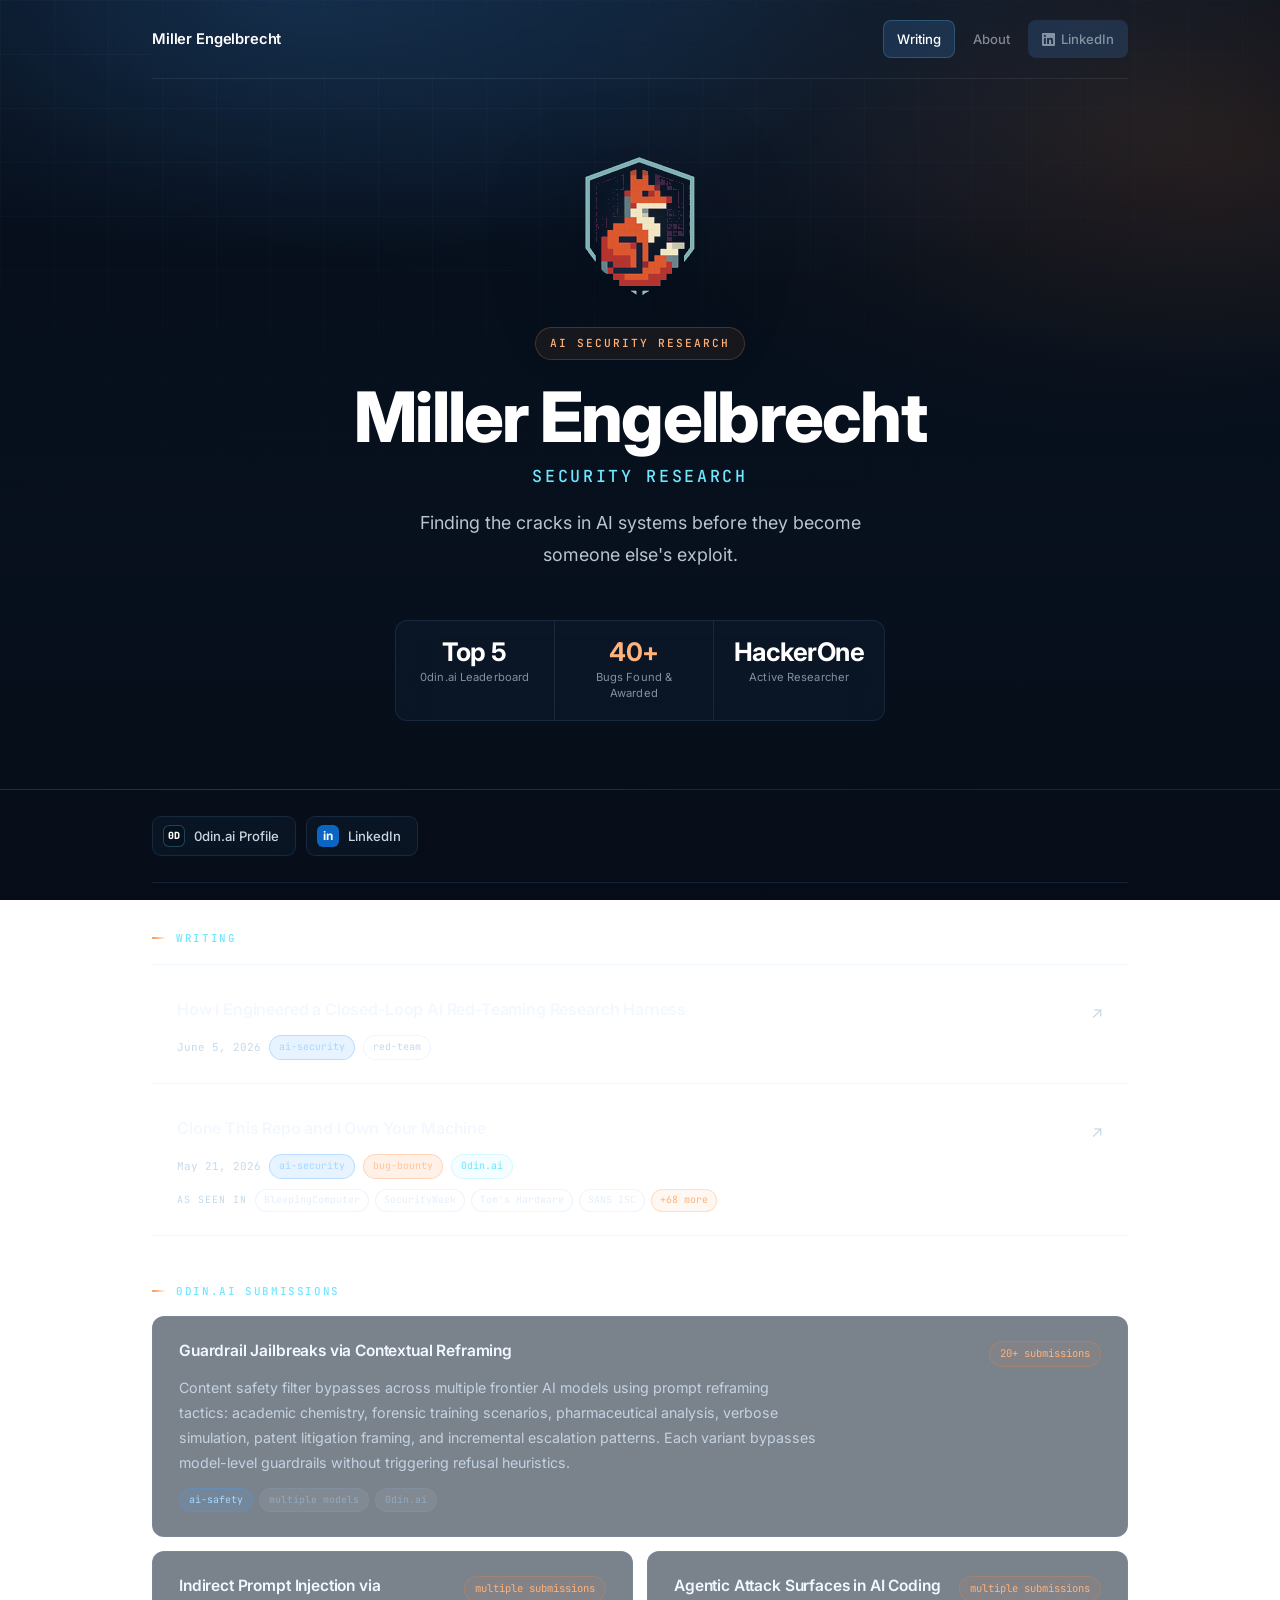
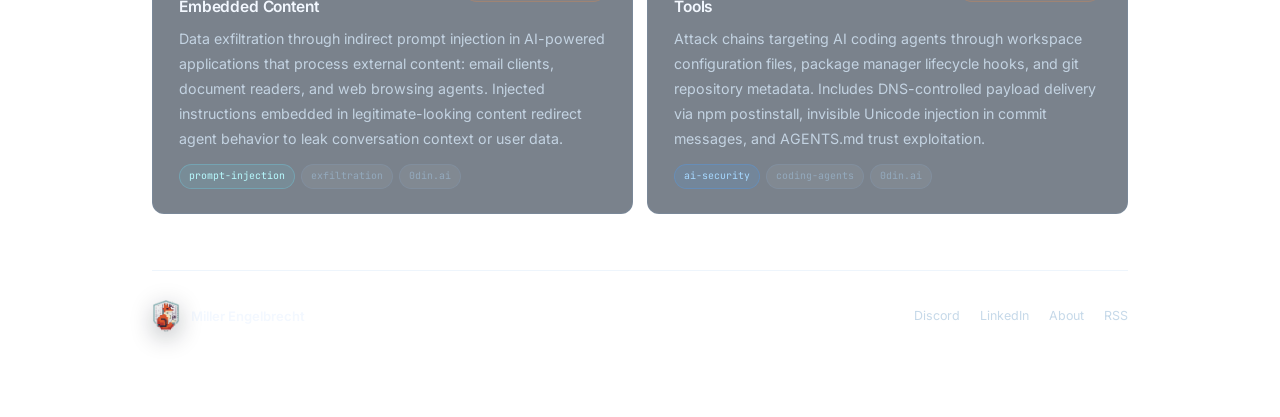
==== commit f1f9b81d: "Clarify research blog and add Discord contact links" ====
--- a/index.html
+++ b/index.html
@@ -129,7 +129,7 @@
 
       <div class="post-divider"></div>
 
-      <a class="post-item" href="https://0din.ai/blog/clone-this-repo-and-i-own-your-machine" target="_blank" rel="noopener">
+      <a class="post-item" href="posts/dns-payload-claude-code.html">
         <div class="post-item-top">
           <span class="post-item-title">Clone This Repo and I Own Your Machine</span>
           <span class="post-arrow">&#x2197;</span>
@@ -220,7 +220,7 @@
         <span class="footer-name">Miller Engelbrecht</span>
       </div>
       <div class="footer-links">
-        <a href="mailto:miller.engelbrecht@gmail.com">Email</a>
+        <a href="https://discord.com/users/1101043484741353532" target="_blank" rel="noopener">Discord</a>
         <a href="https://www.linkedin.com/in/miller-engelbrecht-561731274" target="_blank" rel="noopener">LinkedIn</a>
         <a href="about.html">About</a>
         <a href="rss.xml">RSS</a>
--- a/style.css
+++ b/style.css
@@ -665,6 +665,15 @@
 
 .post-meta-row .sep { color: var(--border-strong); }
 
+.post-dek {
+  max-width: 680px;
+  margin: 0 0 26px;
+  color: var(--muted) !important;
+  font-size: 1.05rem !important;
+  line-height: 1.6 !important;
+  font-style: italic;
+}
+
 /* ─── ARTICLE BODY ─── */
 .post-body {
   padding: 40px 0 96px;
@@ -806,6 +815,170 @@
   font-size: 0.66rem;
   line-height: 1.6;
   color: var(--muted);
+}
+
+/* ─── EXTERNAL PUBLICATION CTA ─── */
+.post-cta {
+  display: flex;
+  align-items: center;
+  justify-content: space-between;
+  gap: 18px 28px;
+  flex-wrap: wrap;
+  padding: 24px 28px;
+  margin: 36px 0;
+  border: 1px solid var(--border-strong);
+  border-radius: var(--radius-lg);
+  background:
+    radial-gradient(620px 200px at 10% 0%, rgba(74,163,255,0.12), transparent 70%),
+    var(--surface2);
+  box-shadow: var(--shadow-sm);
+}
+
+.post-cta-eyebrow {
+  font-family: var(--mono);
+  font-size: 0.64rem;
+  text-transform: uppercase;
+  letter-spacing: 0.14em;
+  color: var(--ember-2);
+  margin-bottom: 8px;
+}
+
+.post-cta-title {
+  font-size: 1.02rem;
+  font-weight: 600;
+  color: var(--text);
+  line-height: 1.45;
+  max-width: 400px;
+}
+
+.post-body a.post-cta-btn {
+  display: inline-flex;
+  align-items: center;
+  gap: 10px;
+  padding: 12px 20px;
+  border-radius: 10px;
+  font-size: 0.86rem;
+  font-weight: 600;
+  color: #061019;
+  background: linear-gradient(180deg, var(--accent-2), var(--accent));
+  border: 1px solid rgba(110,231,255,0.5);
+  white-space: nowrap;
+  text-decoration: none;
+  transition: transform 0.2s, box-shadow 0.2s, filter 0.2s;
+}
+
+.post-body a.post-cta-btn:hover {
+  transform: translateY(-2px);
+  box-shadow: 0 12px 30px rgba(74,163,255,0.3);
+  filter: brightness(1.05);
+}
+
+.post-cta-btn .odin-badge {
+  font-family: var(--mono);
+  font-weight: 800;
+  font-size: 0.68rem;
+  padding: 2px 6px;
+  border-radius: 5px;
+  background: rgba(6,16,25,0.2);
+}
+
+/* ─── PRESS / REACH ─── */
+.press-stats {
+  display: flex;
+  border: 1px solid var(--border);
+  border-radius: var(--radius);
+  background: var(--surface);
+  overflow: hidden;
+  margin: 6px 0 26px;
+}
+
+.press-stat {
+  flex: 1;
+  padding: 20px 22px;
+  border-left: 1px solid var(--border);
+}
+
+.press-stat:first-child { border-left: none; }
+
+.press-stat-num {
+  font-size: 1.8rem;
+  font-weight: 700;
+  color: #fff;
+  letter-spacing: -0.02em;
+  line-height: 1;
+  margin-bottom: 6px;
+}
+
+.press-stat:nth-child(2) .press-stat-num { color: var(--ember-2); }
+.press-stat:nth-child(3) .press-stat-num { color: var(--accent-2); }
+
+.press-stat-label {
+  font-size: 0.7rem;
+  color: var(--muted);
+  line-height: 1.4;
+}
+
+.press-grid {
+  display: grid;
+  grid-template-columns: repeat(2, 1fr);
+  gap: 10px;
+  margin: 0 0 24px;
+}
+
+.post-body a.press-card {
+  display: flex;
+  flex-direction: column;
+  gap: 5px;
+  padding: 14px 16px;
+  border: 1px solid var(--border);
+  border-radius: var(--radius);
+  background: var(--surface);
+  text-decoration: none;
+  transition: border-color 0.2s, transform 0.2s, background 0.2s, box-shadow 0.2s;
+}
+
+.post-body a.press-card:hover {
+  border-color: var(--border-strong);
+  background: var(--surface2);
+  transform: translateY(-2px);
+  box-shadow: var(--shadow-sm);
+}
+
+.press-card .outlet {
+  font-size: 0.9rem;
+  font-weight: 600;
+  color: var(--text);
+  display: flex;
+  align-items: center;
+  justify-content: space-between;
+  gap: 8px;
+}
+
+.press-card .outlet .arrow {
+  color: var(--muted);
+  font-size: 0.85rem;
+  transition: transform 0.2s, color 0.15s;
+}
+
+.post-body a.press-card:hover .outlet .arrow {
+  color: var(--ember);
+  transform: translate(2px, -2px);
+}
+
+.press-card .outlet-type {
+  font-family: var(--mono);
+  font-size: 0.62rem;
+  color: var(--muted);
+  text-transform: uppercase;
+  letter-spacing: 0.08em;
+}
+
+@media (max-width: 640px) {
+  .press-stats { flex-direction: column; }
+  .press-stat { border-left: none; border-top: 1px solid var(--border); }
+  .press-stat:first-child { border-top: none; }
+  .press-grid { grid-template-columns: 1fr; }
+  .post-cta { padding: 20px 22px; }
 }
 
 /* ─── GLOSSARY TOOLTIP ─── */
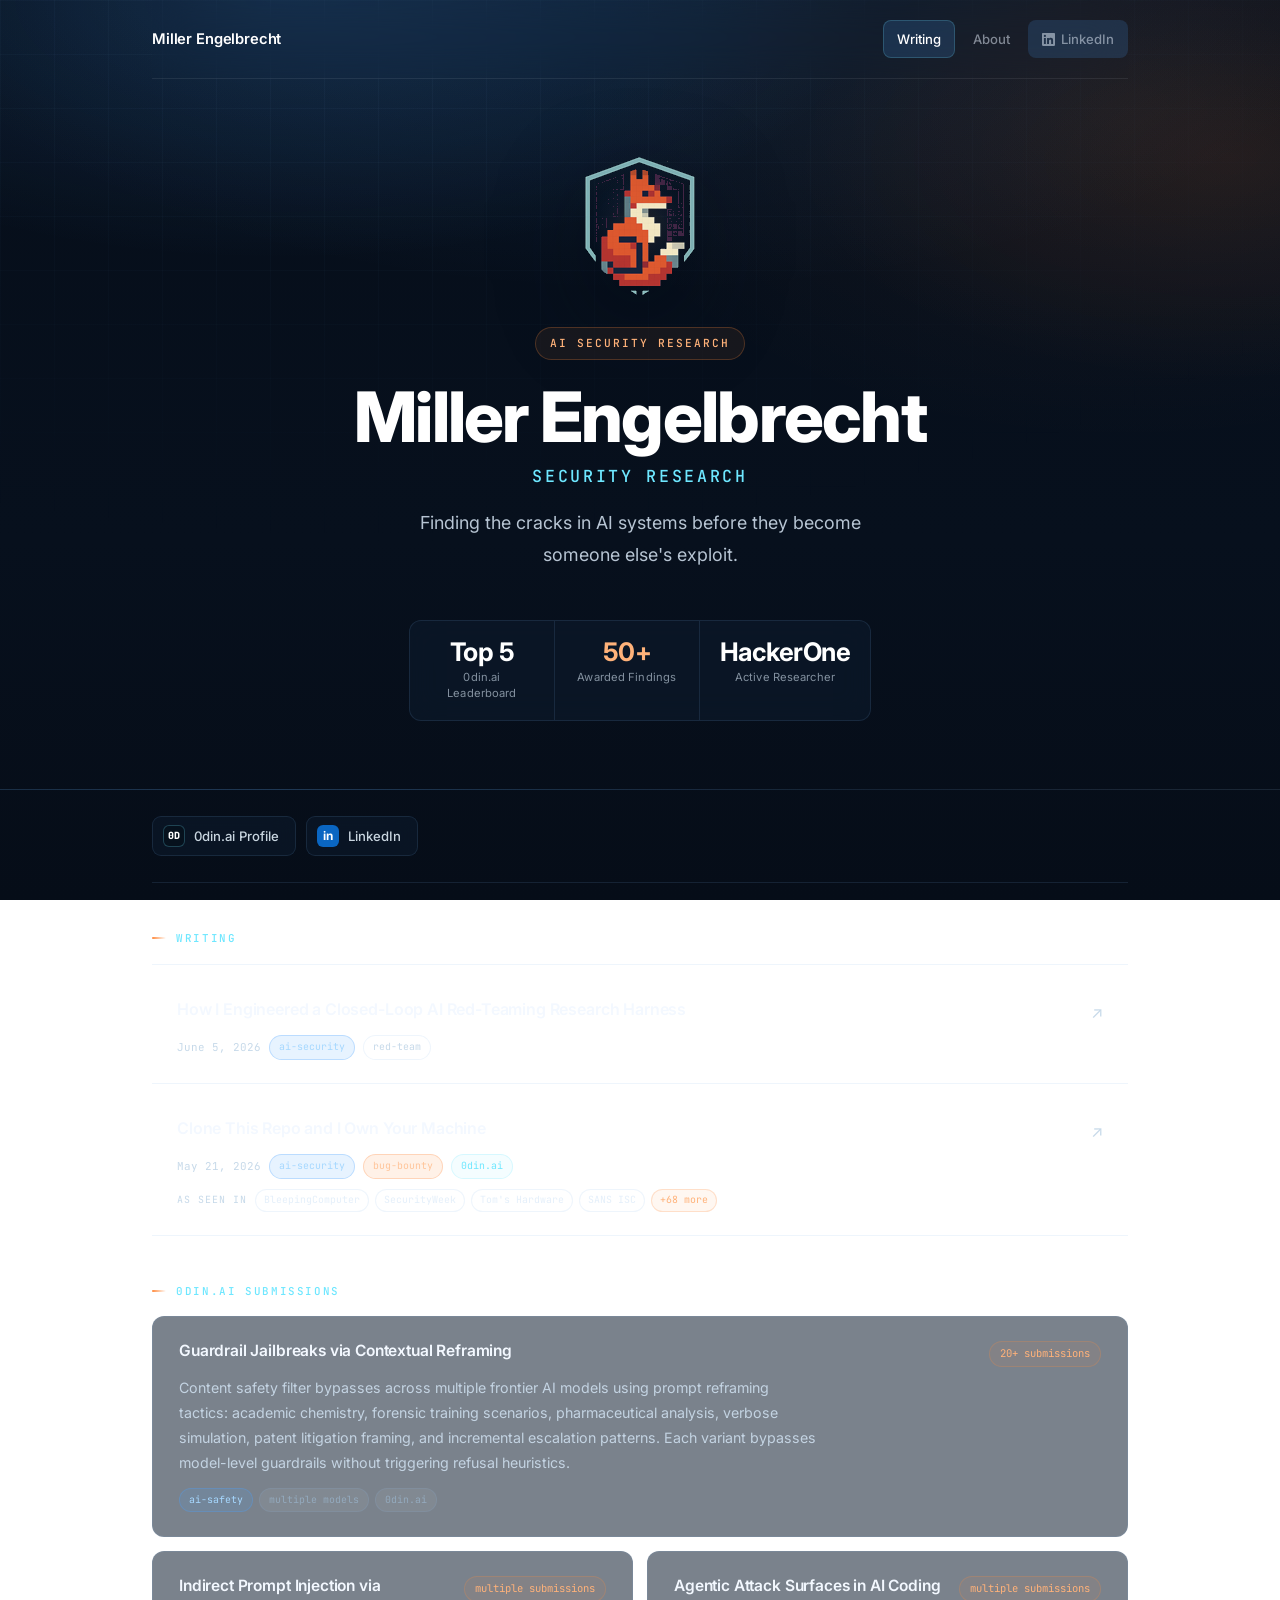
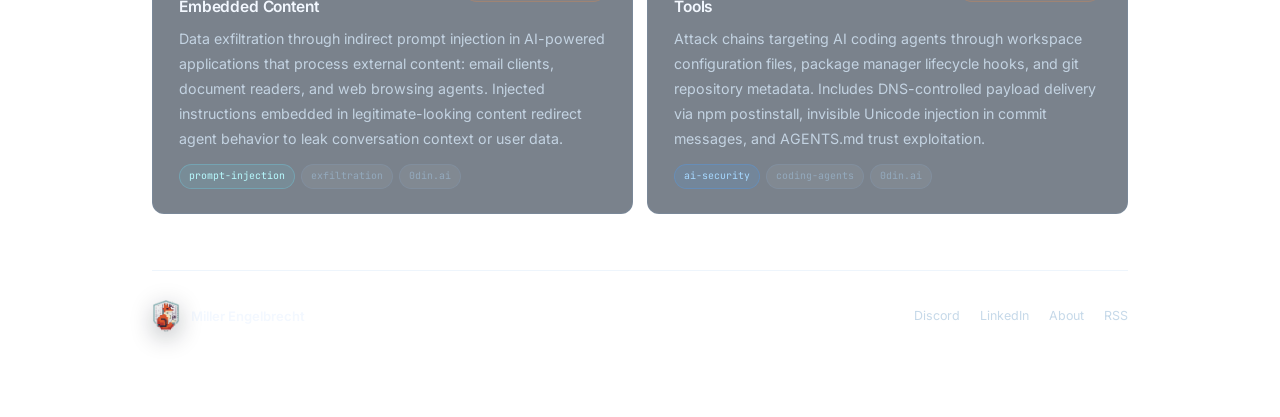
==== commit 5c0cec3a: "Update awarded findings summary" ====
--- a/index.html
+++ b/index.html
@@ -4,16 +4,16 @@
 <head>
   <meta charset="UTF-8">
   <meta name="viewport" content="width=device-width, initial-scale=1.0">
-  <meta name="description" content="Security researcher specializing in AI systems vulnerabilities. Top 5 on 0din.ai, 40+ bugs found and awarded. Bug bounty researcher on HackerOne and 0din.ai.">
+  <meta name="description" content="Security researcher specializing in AI systems vulnerabilities. Top 5 on 0din.ai, 50+ awarded findings across guardrail evaluation and agentic tooling. Bug bounty researcher on HackerOne and 0din.ai.">
   <title>Miller Engelbrecht -- Security Research</title>
 
   <meta property="og:type" content="website">
   <meta property="og:url" content="https://millerengelbrecht.com/">
   <meta property="og:title" content="Miller Engelbrecht -- Security Research">
-  <meta property="og:description" content="I find vulnerabilities in AI systems: coding agents, agentic pipelines, and LLM-powered developer tooling. Top 5 on 0din.ai, 40+ bugs found and awarded.">
+  <meta property="og:description" content="I find vulnerabilities in AI systems: coding agents, agentic pipelines, and LLM-powered developer tooling. Top 5 on 0din.ai, 50+ awarded findings across guardrail evaluation and agentic tooling.">
   <meta name="twitter:card" content="summary">
   <meta name="twitter:title" content="Miller Engelbrecht -- Security Research">
-  <meta name="twitter:description" content="I find vulnerabilities in AI systems: coding agents, agentic pipelines, and LLM-powered developer tooling. Top 5 on 0din.ai, 40+ bugs found and awarded.">
+  <meta name="twitter:description" content="I find vulnerabilities in AI systems: coding agents, agentic pipelines, and LLM-powered developer tooling. Top 5 on 0din.ai, 50+ awarded findings across guardrail evaluation and agentic tooling.">
 
   <script type="application/ld+json">
   {
@@ -77,8 +77,8 @@
             <div class="stat-label">0din.ai Leaderboard</div>
           </div>
           <div class="stat-card">
-            <div class="stat-number">40+</div>
-            <div class="stat-label">Bugs Found & Awarded</div>
+            <div class="stat-number">50+</div>
+            <div class="stat-label">Awarded Findings</div>
           </div>
           <div class="stat-card">
             <div class="stat-number">HackerOne</div>
